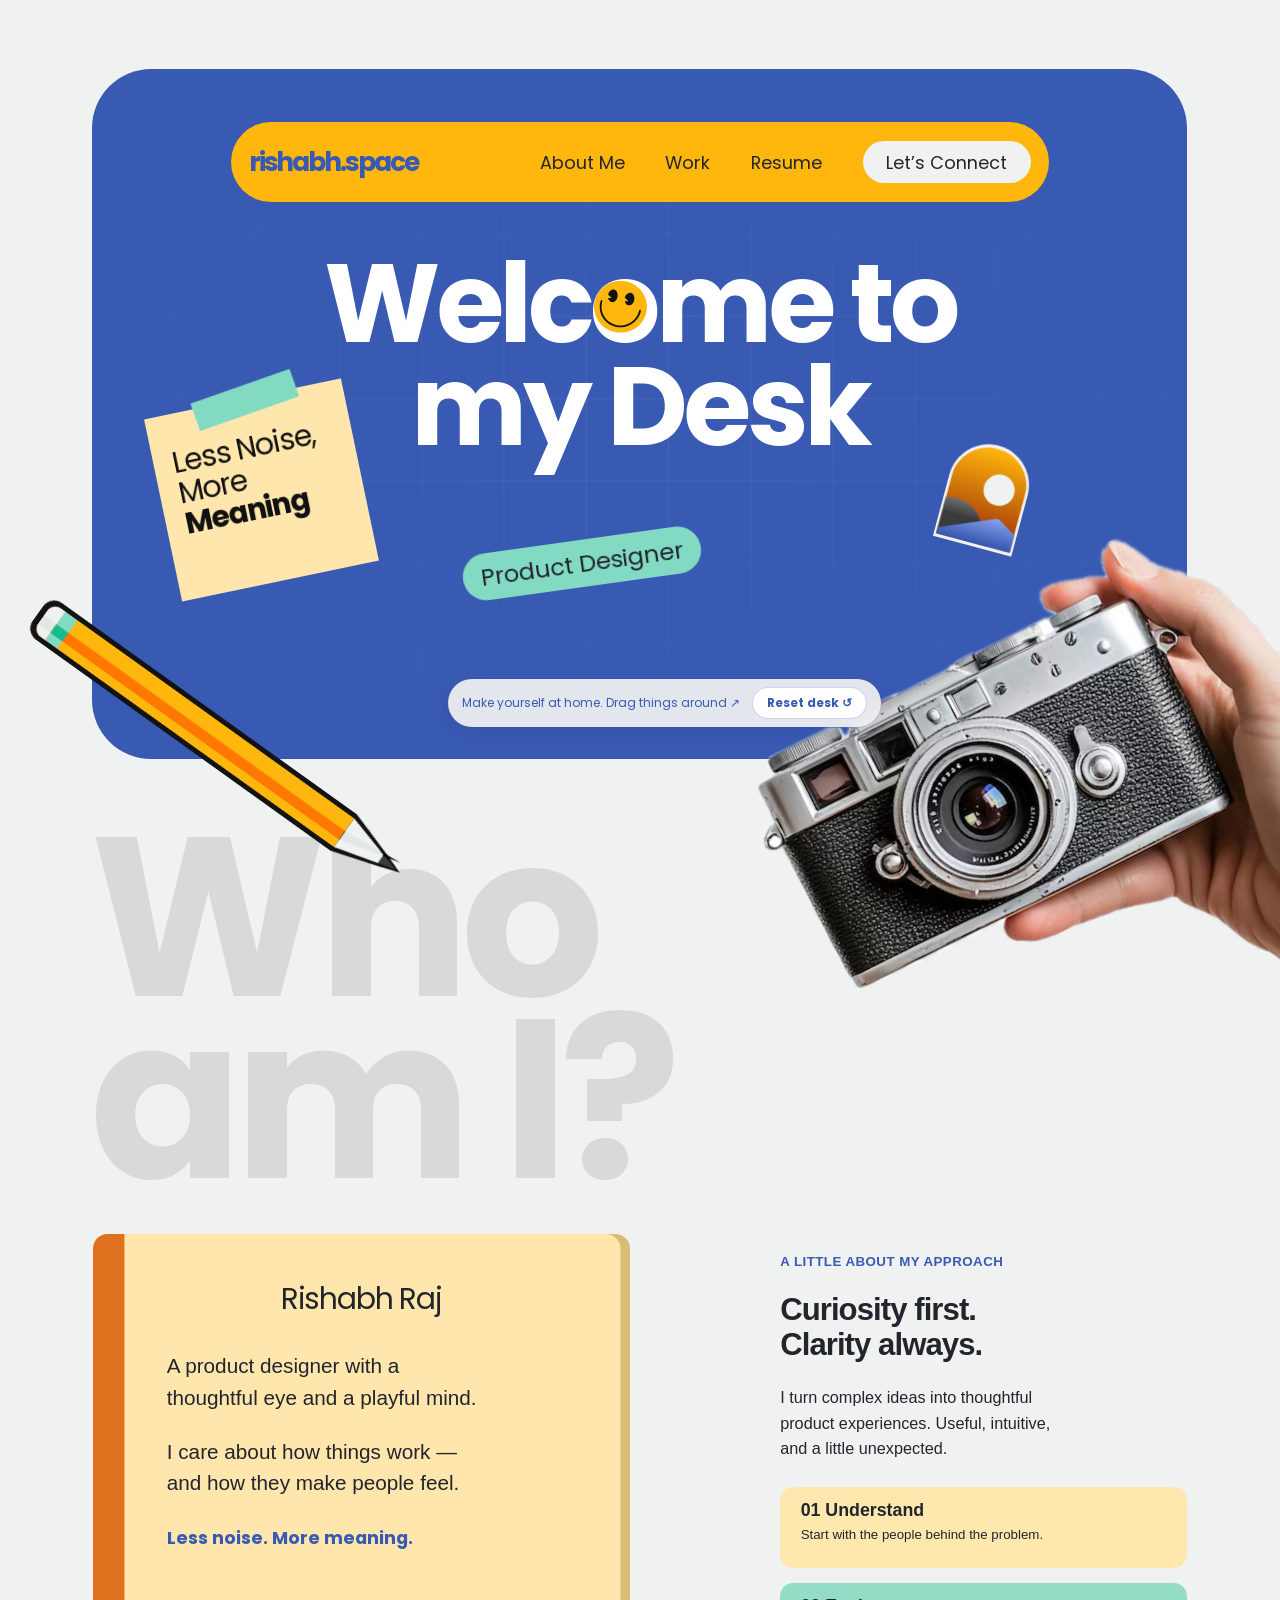
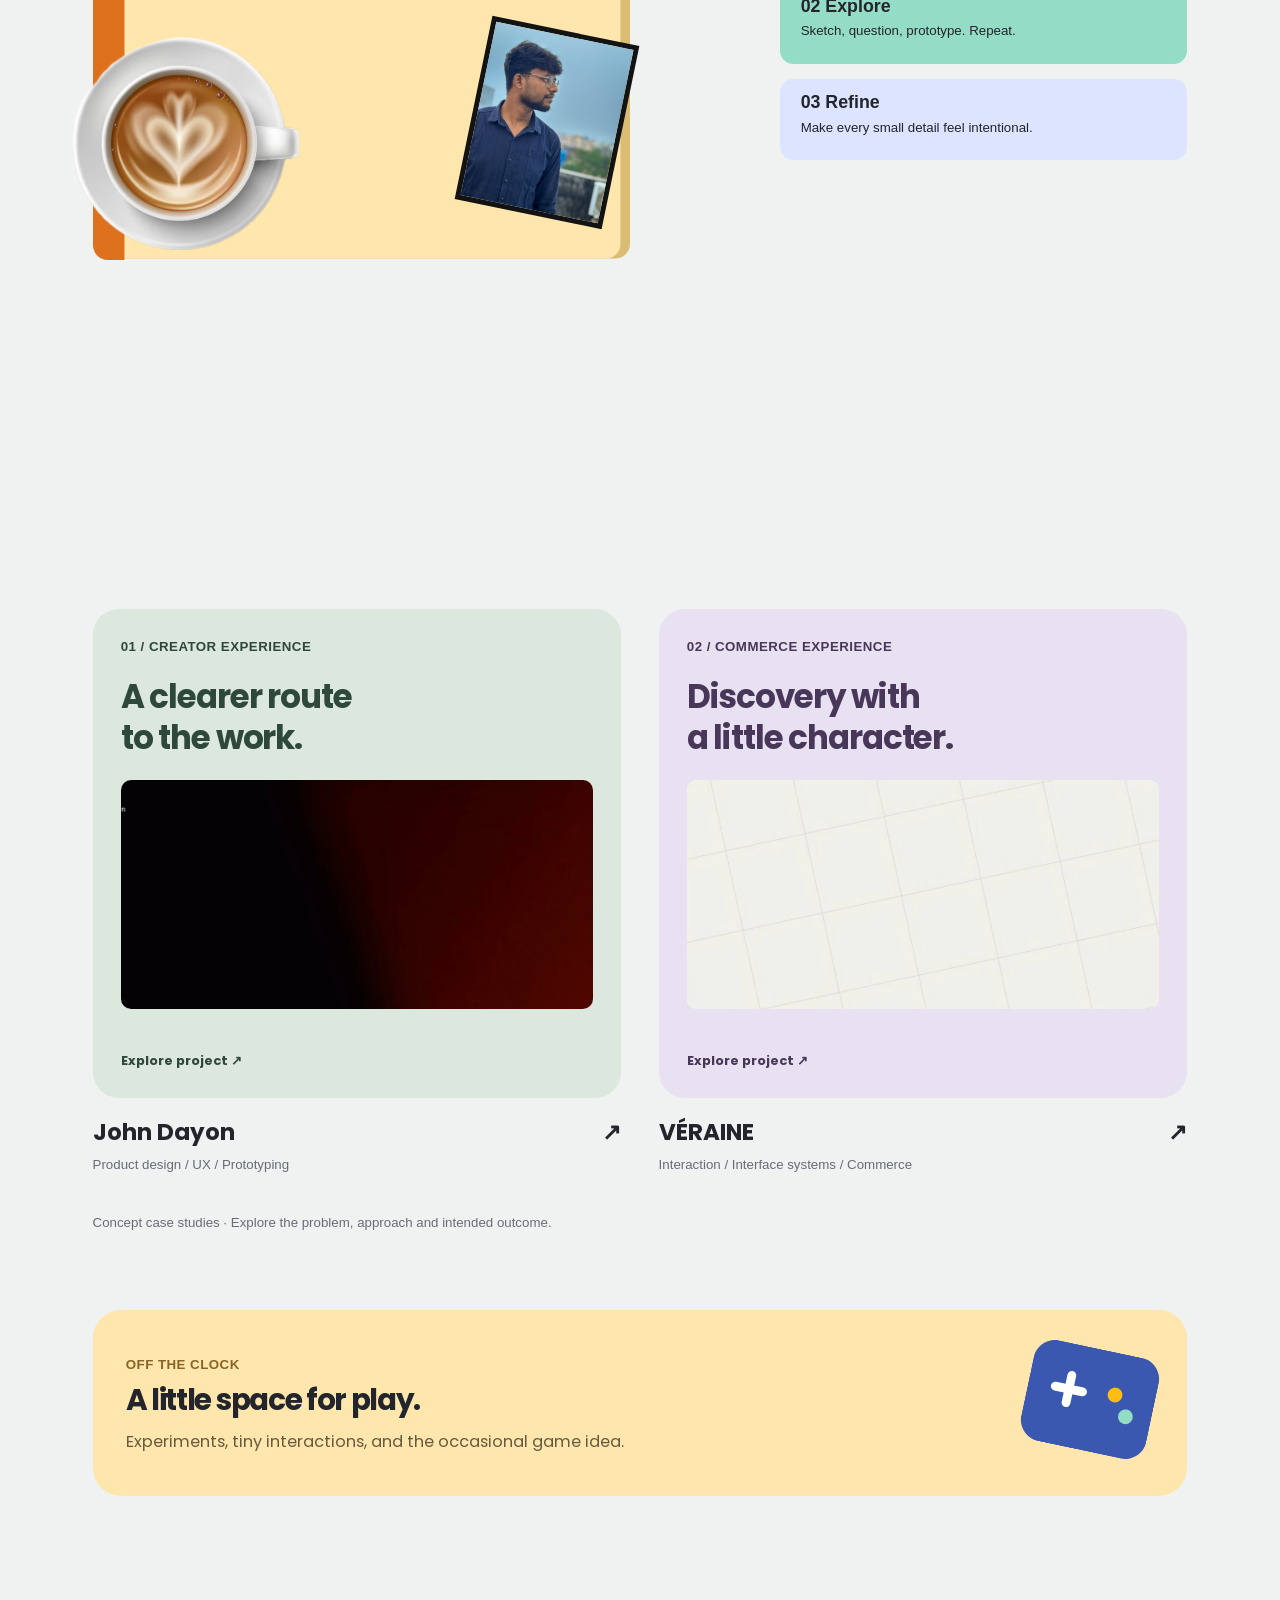
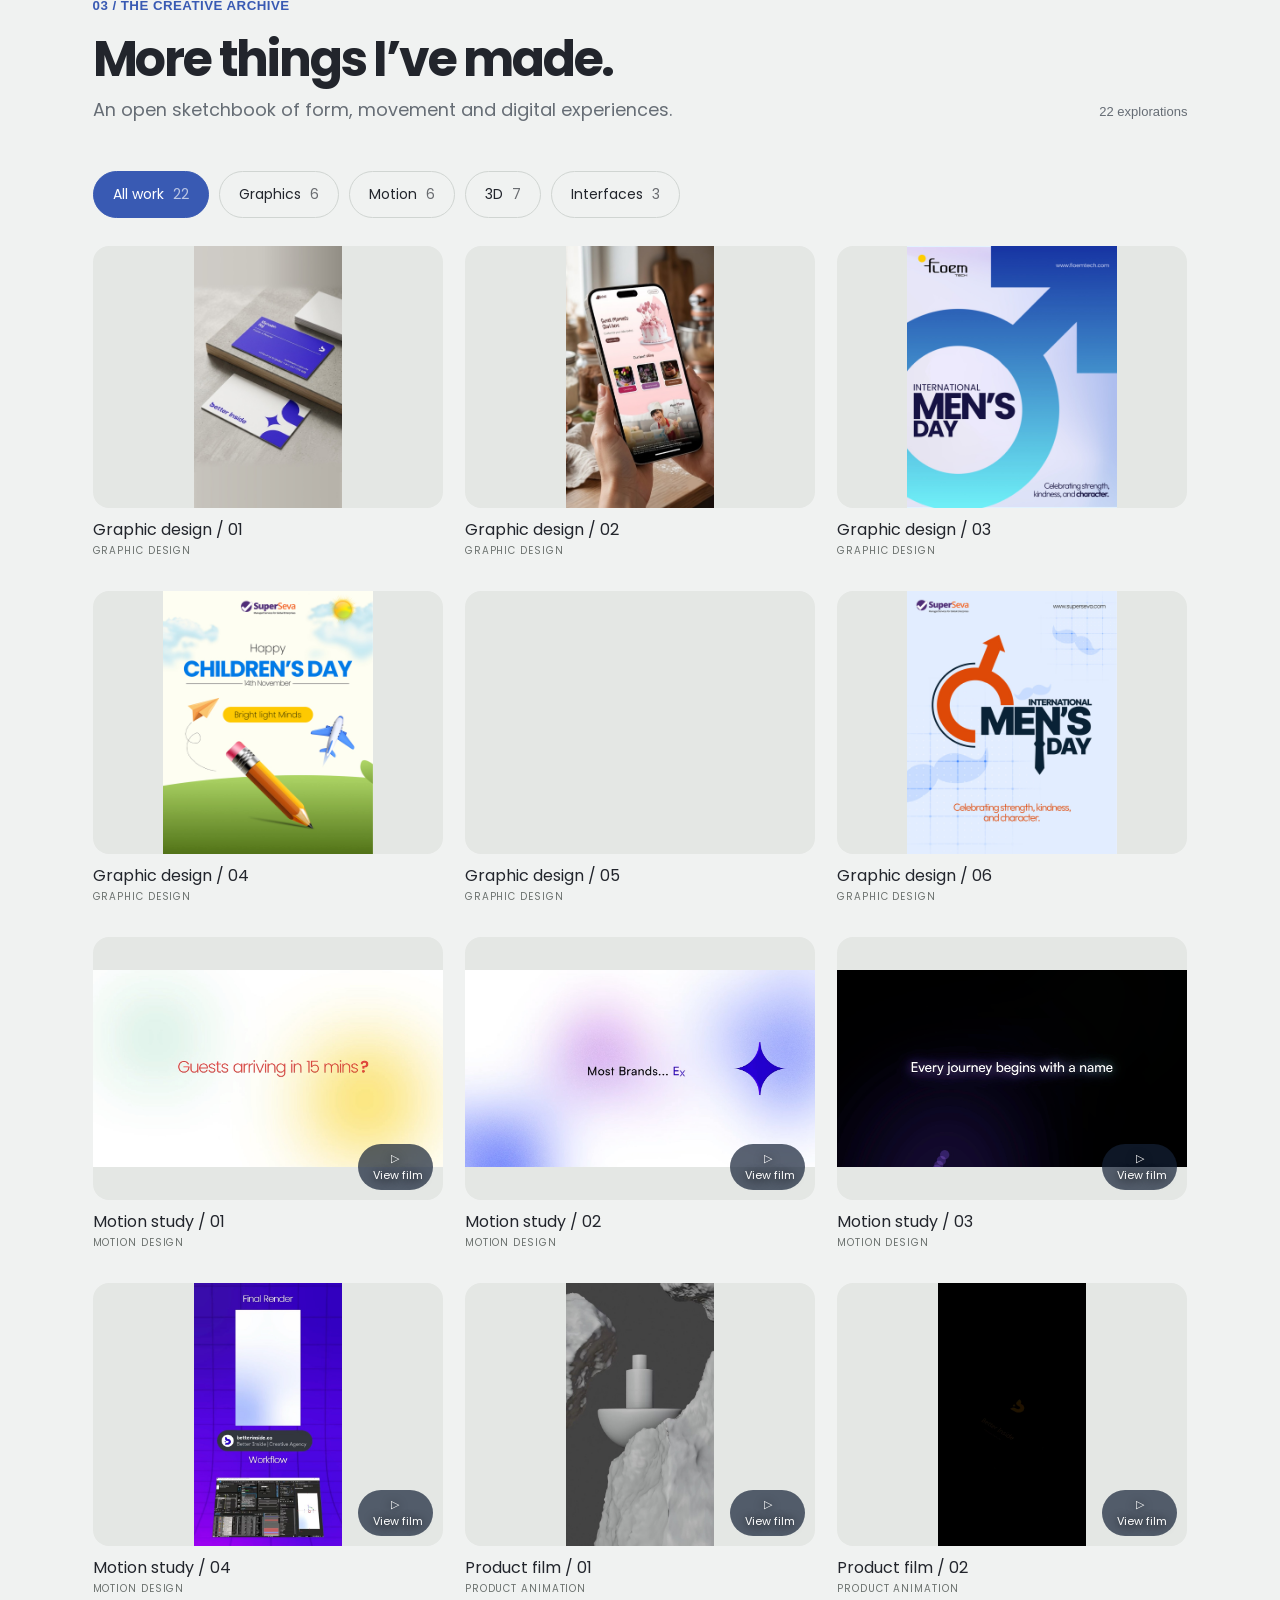
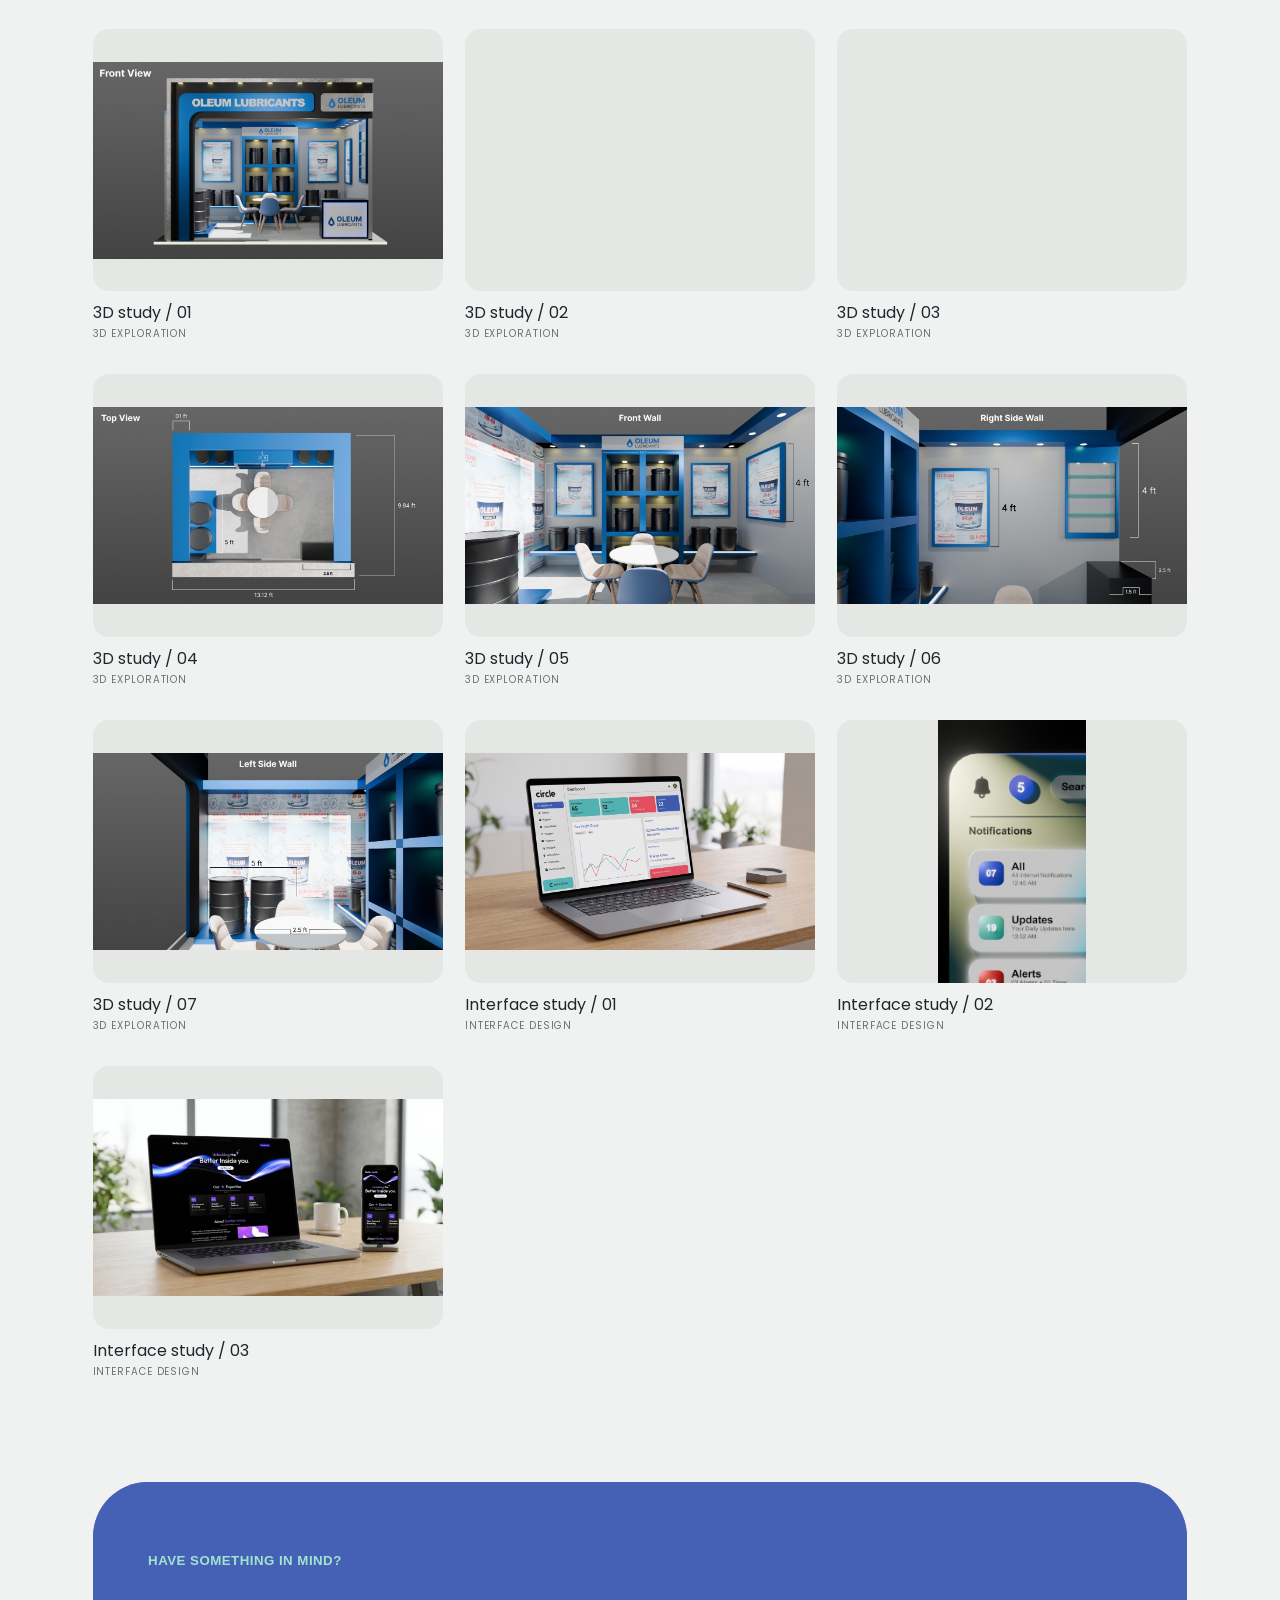
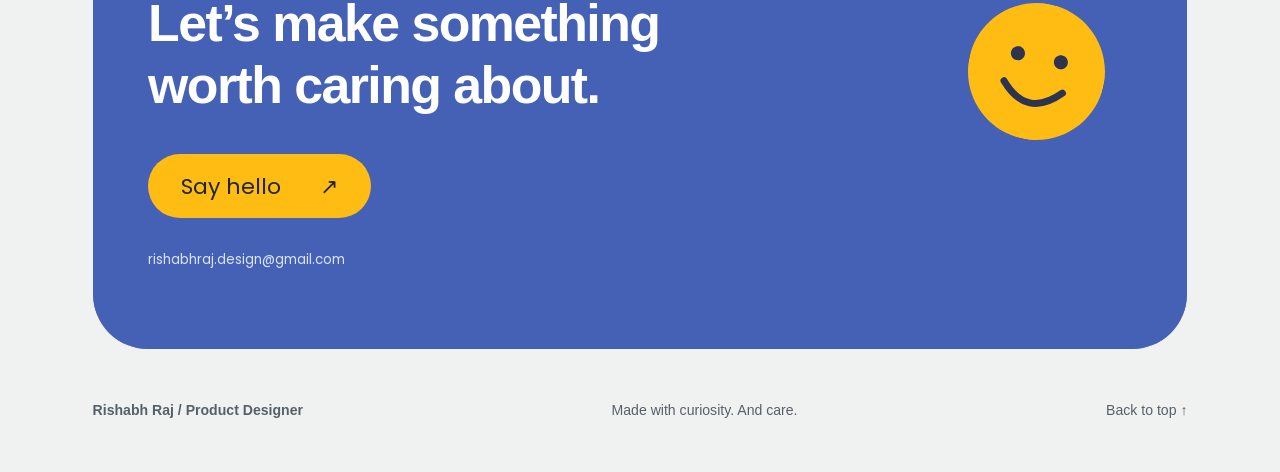
==== index.html @ abb94356 "Launch Rishabh Raj - Welcome to my Desk portfolio" ====
<!doctype html>
<html lang="en">

<head>
    <meta charset="utf-8">
    <meta name="viewport" content="width=device-width,initial-scale=1">
    <meta name="theme-color" content="#f0f2f1">
    <title>Rishabh Raj — Welcome to my Desk</title>
    <meta name="description"
        content="Rishabh Raj's creative desk. Product design, interfaces, graphics, motion and 3D explorations.">
    <link rel="stylesheet" href="styles.css?v=7">
    <script src="script.js?v=7" defer></script>
    <link rel="stylesheet" href="motion.css?v=7">
    <script src="motion.js?v=7" defer></script>
</head>

<body>
    <a class="skip" href="#work">Skip to selected work</a>
    <main>
        <section class="intro" id="home" aria-label="Welcome to my desk">
            <div class="hero-blue">
                <div class="hero-grid"></div>
            </div>
            <nav aria-label="Main navigation"><a class="brand" href="#home">rishabh.space</a><button class="menu-toggle"
                    aria-expanded="false" aria-controls="nav-links">Menu ☰</button>
                <div id="nav-links"><a href="#about">About Me</a><a href="#work">Work</a><a class="resume-link"
                        href="Rishabh%20Raj%20Motion%20UI%20Designer%20Resume.pdf" target="_blank" rel="noopener">Resume</a><a class="pill" href="#contact">Let’s Connect</a></div>
            </nav>
            <h1>Welc<span class="letter-o">o<img src="assets/figma/imgSmiley.svg" alt=""></span>me to<br>my Desk</h1>
            <div class="sticky">Less Noise,<br>More<br><strong>Meaning</strong></div>
            <span class="role">Product Designer</span><img class="pin" src="assets/figma/imgGroup3.svg" alt="">
            <div class="pencil" aria-hidden="true"><img src="assets/figma/imgGroup5.svg" alt=""><img
                    src="assets/figma/imgGroup4.svg" alt=""><img src="assets/figma/imgRectangle103.svg" alt=""></div>
            <img class="camera" src="assets/figma/imgCamera.png" alt="A vintage camera held in a hand">
            <h2 class="who">Who<br>am I?</h2>
        </section>
        <section class="about wrap" id="about" aria-label="About Rishabh">
            <div class="notebook">
                <h2>Rishabh Raj</h2>
                <p>A product designer with a<br>thoughtful eye and a playful mind.</p>
                <p>I care about how things work —<br>and how they make people feel.</p><strong>Less noise. More
                    meaning.</strong><img class="coffee" src="assets/figma/imgImage2.png" alt="A cup of coffee"><img
                    class="portrait" src="assets/figma/imgRectangle109.png" alt="Rishabh Raj">
            </div>
            <div class="approach"><span class="eyebrow">A LITTLE ABOUT MY APPROACH</span>
                <h2>Curiosity first.<br>Clarity always.</h2>
                <p>I turn complex ideas into thoughtful<br class="desktop"> product experiences. Useful, intuitive,<br
                        class="desktop"> and a little unexpected.</p>
                <ol>
                    <li><strong>01 Understand</strong><span>Start with the people behind the problem.</span></li>
                    <li><strong>02 Explore</strong><span>Sketch, question, prototype. Repeat.</span></li>
                    <li><strong>03 Refine</strong><span>Make every small detail feel intentional.</span></li>
                </ol>
            </div>
        </section>
        <section class="work wrap" id="work"><span class="eyebrow">02 / SELECTED WORK</span>
            <h2>A few things from my desk.</h2>
            <p class="muted">Thoughtful experiences, from the first question to the final detail.</p>
            <div class="projects">
                <article><a class="project-preview sage" href="case-study-john-dayon.html"><span class="eyebrow">01 /
                            CREATOR EXPERIENCE</span>
                        <h3>A clearer route<br>to the work.</h3><video poster="assets/john-dayon-poster.jpg"
                            src="assets/john-dayon.mp4#t=1" autoplay muted playsinline loop preload="metadata"
                            aria-label="John Dayon project preview"></video><span class="project-open">Explore project
                            ↗</span>
                    </a>
                    <h3><a href="case-study-john-dayon.html">John Dayon <span>↗</span></a></h3>
                    <p>Product design / UX / Prototyping</p>
                </article>
                <article><a class="project-preview lilac" href="case-study-veraine.html"><span class="eyebrow">02 /
                            COMMERCE EXPERIENCE</span>
                        <h3>Discovery with<br>a little character.</h3><video poster="assets/veraine-poster.jpg"
                            src="assets/veraine.mp4#t=1" autoplay muted playsinline loop preload="metadata"
                            aria-label="VÉRAINE project preview"></video><span class="project-open">Explore project
                            ↗</span>
                    </a>
                    <h3><a href="case-study-veraine.html">VÉRAINE <span>↗</span></a></h3>
                    <p>Interaction / Interface systems / Commerce</p>
                </article>
            </div>
            <p class="project-note">Concept case studies · Explore the problem, approach and intended outcome.</p>
        </section>
        <section class="play wrap">
            <div><span class="eyebrow">OFF THE CLOCK</span>
                <h2>A little space for play.</h2>
                <p>Experiments, tiny interactions, and the occasional game idea.</p>
            </div><a href="#archive" aria-label="Explore my creative archive"><img src="assets/figma/imgGroup.svg"
                    alt="Game controller"></a>
        </section>
        <section class="archive wrap" id="archive"><span class="eyebrow">03 / THE CREATIVE ARCHIVE</span>
            <div class="archive-heading">
                <div>
                    <h2>More things I’ve made.</h2>
                    <p class="muted">An open sketchbook of form, movement and digital experiences.</p>
                </div><span id="work-count" aria-live="polite">22 explorations</span>
            </div>
            <div class="filters" aria-label="Filter portfolio work"><button class="active" data-filter="all"
                    aria-pressed="true">All work <span>22</span></button><button data-filter="graphic"
                    aria-pressed="false">Graphics <span>6</span></button><button data-filter="motion"
                    aria-pressed="false">Motion <span>6</span></button><button data-filter="3d" aria-pressed="false">3D
                    <span>7</span></button><button data-filter="ui" aria-pressed="false">Interfaces
                    <span>3</span></button></div>
            <div class="gallery" id="gallery"></div><noscript>
                <p>Enable JavaScript to filter the archive, or <a href="https://beyondrishabh.online/#archive">browse
                        all work on my current portfolio</a>.</p>
            </noscript>
        </section>
        <section class="contact wrap" id="contact">
            <div class="contact-grid"></div>
            <div class="contact-copy"><span class="eyebrow">HAVE SOMETHING IN MIND?</span>
                <h2>Let’s make something<br>worth caring about.</h2><a class="hello"
                    href="mailto:rishabhraj.design@gmail.com">Say hello <span>↗</span></a>
                <p><a href="mailto:rishabhraj.design@gmail.com">rishabhraj.design@gmail.com</a></p>
            </div><img class="contact-smile" src="assets/figma/imgGroup1.svg" alt="A friendly smile">
        </section>
    </main>
    <footer class="wrap"><strong>Rishabh Raj / Product Designer</strong><span>Made with curiosity. And care.</span><a
            href="#home">Back to top ↑</a></footer>
    <dialog id="viewer"><button class="close-dialog" aria-label="Close preview">Close ×</button>
        <div id="viewer-content"></div>
        <p id="viewer-caption"></p>
    </dialog>
    <dialog id="info-dialog"><button class="close-dialog" aria-label="Close dialog">Close ×</button>
        <h2 id="info-title"></h2>
        <p id="info-copy"></p><a class="pill" href="https://beyondrishabh.online" target="_blank" rel="noopener">Visit
            current portfolio ↗</a>
    </dialog>
</body>

</html>
---- styles.css ----
@font-face{font-family:Poppins;src:url('assets/fonts/poppins-regular.ttf') format('truetype');font-weight:400;font-display:swap}@font-face{font-family:Poppins;src:url('assets/fonts/poppins-bold.ttf') format('truetype');font-weight:700;font-display:swap}
:root{--paper:#f0f2f1;--blue:#395ab3;--yellow:#ffb60d;--mint:#82dac3;--ink:#22252c}*{box-sizing:border-box}html{-webkit-text-size-adjust:100%;text-size-adjust:100%;scroll-behavior:smooth;scroll-padding-top:30px;overflow-x:hidden}body{margin:0;background:var(--paper);color:var(--ink);font-family:Poppins,Arial,sans-serif;overflow-x:hidden;width:100%;min-width:320px}button,a{-webkit-tap-highlight-color:transparent}button{font:inherit;cursor:pointer}a{color:inherit;text-decoration:none}button{color:inherit}a:focus-visible,button:focus-visible{outline:3px solid #e87922;outline-offset:5px}p{line-height:1.6}h1,h2,h3,p{margin-top:0}h2{font-size:clamp(28px,3.82vw,66px);line-height:1.12;letter-spacing:-.045em}h3{font-size:clamp(20px,1.8vw,31px);line-height:1.25}.wrap{width:85.54%;max-width:1478px;margin-inline:auto}.eyebrow{font:700 clamp(10px,1.04vw,18px)/1.5 Arial,sans-serif;letter-spacing:.035em;color:var(--blue)}.muted{color:#666d75;font-size:clamp(15px,1.39vw,24px)}.skip{position:absolute;left:20px;top:-100px;z-index:20;background:white;padding:12px}.skip:focus{top:10px}.intro{position:relative;container-type:inline-size;max-width:1728px;margin:auto;height:min(96.4vw,1665px);overflow:hidden}.hero-blue{position:absolute;left:7.22%;right:7.22%;top:5.56%;height:55.96%;background:var(--blue);border-radius:4.63cqw;overflow:hidden}.hero-grid{position:absolute;inset:0;background-image:linear-gradient(#ffffff15 1px,transparent 1px),linear-gradient(90deg,#ffffff15 1px,transparent 1px);background-size:6.43cqw 6.43cqw;mask-image:radial-gradient(ellipse,black,transparent 75%)}nav{position:absolute;z-index:5;left:18.05%;top:9.91%;width:63.9%;min-height:6.25cqw;background:var(--yellow);padding:1.39cqw;border-radius:999px;display:flex;align-items:center;justify-content:space-between;gap:1cqw}.brand{font-size:2.05cqw;font-weight:700;color:var(--blue);letter-spacing:-.08em}#nav-links{display:flex;align-items:center;gap:3.18cqw;font-size:1.389cqw;white-space:nowrap}.pill{display:inline-block;background:var(--paper);padding:.58cqw 1.85cqw;border-radius:99px}.resume-link{padding:0;border:0;background:none}.menu-toggle{display:none}@keyframes menu-drop{from{opacity:0;transform:translateY(-8px) scale(.98)}to{opacity:1;transform:translateY(0) scale(1)}}h1{position:absolute;z-index:2;top:20.5%;left:23%;width:54%;font-size:8.64cqw;line-height:.93;letter-spacing:-.04em;color:white;text-align:center;font-weight:700}.letter-o{position:relative}.letter-o img{position:absolute;width:4.09cqw;height:auto;top:.73em;left:.035em;transform:translateY(-50%)}.sticky{position:absolute;z-index:2;top:32.2%;left:12.6%;width:15.68cqw;height:14.52cqw;padding:2.6cqw 1.5cqw;background:#ffe6ad;transform:rotate(-11.8deg);font-size:2.315cqw;line-height:1.05;letter-spacing:-.04em;color:#111}.sticky:before{content:'';position:absolute;background:var(--mint);width:8.2cqw;height:2.23cqw;left:3.9cqw;top:-1.05cqw;transform:rotate(-7.53deg)}.role{position:absolute;left:36.1%;top:43.8%;padding:.925cqw 1.389cqw;border-radius:99px;background:var(--mint);font-size:1.85cqw;line-height:1;transform:rotate(-7.94deg)}.pin{position:absolute;left:73.8%;top:36%;width:6.36cqw;height:auto;transform:rotate(15deg)}.camera{position:absolute;z-index:3;left:62.9%;top:46.3%;width:48.85cqw;height:auto;transform:rotate(-26.8deg) scaleX(-1);pointer-events:none}.pencil{position:absolute;z-index:4;left:3%;top:47.9%;width:34.77cqw;height:3.5cqw;transform:rotate(35.61deg);transform-origin:0 50%}.pencil img{position:absolute;width:100%;height:auto;left:0;top:0}.pencil img:nth-child(2){width:97.52%;left:1.24%;top:11.3%}.pencil img:nth-child(3){width:97.63%;left:1.18%;top:30.87%;mix-blend-mode:overlay}.who{position:absolute;top:67%;left:7%;color:#d7dad8;font-size:17.59cqw;line-height:.81;letter-spacing:-.04em;margin:0}.about{display:grid;grid-template-columns:49.1% 37.2%;justify-content:space-between;align-items:start;gap:5%;padding-bottom:13.3vw}.notebook{position:relative;aspect-ratio:725.767/845.262;background:url('assets/figma/imgGroup8.svg') center/100% 100% no-repeat;padding:9% 13.8% 30%;font-size:clamp(16px,1.62vw,28px)}.notebook h2{font-size:clamp(22px,2.31vw,40px);font-weight:400;text-align:center;margin-bottom:9%;letter-spacing:-.04em}.notebook p{font-family:Arial,sans-serif;line-height:1.5;margin-bottom:6%}.notebook strong{font-size:clamp(13px,1.39vw,24px);color:var(--blue)}.coffee{position:absolute;width:42.45%;height:auto;left:-3.86%;bottom:1.6%}.portrait{position:absolute;width:27.89%;height:29.9%;object-fit:cover;right:1.5%;bottom:7%;border:5px solid #131313;transform:rotate(11.66deg)}.approach{padding-top:4.5%;font-family:Arial,sans-serif}.approach h2{font-size:clamp(28px,2.43vw,42px);letter-spacing:-.03em;margin:1.65vw 0 1.75vw}.approach p{font-size:clamp(15px,1.27vw,22px);line-height:1.55}.approach ol{padding:0;list-style:none;margin-top:2vw}.approach li{background:url('assets/figma/imgVector1.svg') center/100% 100% no-repeat;padding:1.05vw 1.6vw;margin-bottom:1.15vw;min-height:6.36vw}.approach li:nth-child(2){background-image:url('assets/figma/imgVector2.svg')}.approach li:nth-child(3){background-image:url('assets/figma/imgVector3.svg')}.approach li strong,.approach li span{display:block}.approach li strong{font-size:clamp(16px,1.39vw,24px);margin-bottom:.5vw}.approach li span{font-size:clamp(12px,1.04vw,18px)}.work h2,.archive h2{margin:1.15vw 0 .75vw}.work>.muted{margin-bottom:3.6vw}.projects{display:grid;grid-template-columns:1fr 1fr;gap:3.4%}.project-preview{display:flex;flex-direction:column;position:relative;padding:2.2vw;border-radius:26px;overflow:hidden;aspect-ratio:714/660;transition:transform .25s}.project-preview:hover{transform:translateY(-6px)}.sage{background:#dce7dd;color:#2e483a}.lilac{background:#e7e1f1;color:#49375a}.project-preview .eyebrow{color:inherit}.project-preview h3{font-size:clamp(25px,2.55vw,44px);margin:1.6vw 0;letter-spacing:-.035em}.project-preview video{width:100%;height:53%;object-fit:cover;object-position:top;border-radius:10px;background:#fff}.project-open{font-size:clamp(12px,1vw,17px);margin-top:auto;padding-top:12px;font-weight:700}.projects article>h3{margin:1.6vw 0 .6vw}.projects article>h3 a{display:flex;justify-content:space-between}.projects article>p,.project-note{font:clamp(13px,1.04vw,18px)/1.5 Arial,sans-serif;color:#666d75}.project-note{margin-top:25px}.play{margin-top:6vw;display:flex;align-items:center;justify-content:space-between;background:#ffe6ad;border-radius:28px;padding:3vw 2.6vw;gap:2vw}.play h2{font-size:clamp(28px,2.31vw,40px);margin:.6vw 0 1vw}.play p{font-size:clamp(14px,1.27vw,22px);color:#665b42;margin:0}.play .eyebrow{color:#886427}.play img{width:10vw;max-width:174px;height:auto;transform:rotate(12deg);transition:transform .3s}.play a:hover img{transform:rotate(-8deg)}.archive{padding-top:7.5vw}.archive-heading{display:flex;align-items:end;justify-content:space-between;gap:25px}.archive-heading>span{white-space:nowrap;font:13px Arial,sans-serif;color:#666d75;margin-bottom:24px}.filters{display:flex;flex-wrap:wrap;gap:10px;margin:28px 0}.filters button{border:1px solid #d0d5d2;background:transparent;padding:12px 19px;border-radius:30px;font-size:14px}.filters button span{opacity:.65;margin-left:5px}.filters .active{background:var(--blue);color:white;border-color:var(--blue)}.gallery{display:grid;grid-template-columns:repeat(3,minmax(0,1fr));gap:32px 22px}.gallery-item{min-width:0}.gallery-item[hidden]{display:none}.gallery-item button{border:0;display:block;width:100%;padding:0;background:#e4e7e4;border-radius:16px;overflow:hidden;position:relative}.gallery-item img,.gallery-item video{display:block;width:100%;aspect-ratio:4/3;object-fit:contain;transition:transform .35s}.gallery-item button:hover img{transform:scale(1.035)}.gallery-item h3{font-size:16px;margin:12px 0 3px;font-weight:400}.gallery-item p{font-size:10px;letter-spacing:.09em;color:#6c726f;margin:0}.video-play{position:absolute;inset:0;display:grid;place-items:center;font-size:34px;color:white;background:#0002;text-shadow:0 1px 10px #000}.contact{margin-top:8vw;position:relative;overflow:hidden;background:var(--blue) url('assets/figma/imgVector19.svg') center/100% 100% no-repeat;border-radius:55px;padding:5vw 4.34vw;min-height:36.46vw;display:flex;align-items:center}.contact-grid{position:absolute;inset:0;background-image:url('assets/figma/imgVector20.svg'),url('assets/figma/imgVector21.svg');background-repeat:repeat-x,repeat-y;background-size:5.78vw 100%,100% 5.78vw;opacity:.7;pointer-events:none}.contact-copy{position:relative}.contact .eyebrow{color:#a3e3ce}.contact h2{font:700 clamp(32px,4.05vw,70px)/1.2 Arial,sans-serif;letter-spacing:-.03em;color:white;margin:1.5vw 0 3vw}.hello{border:0;border-radius:99px;background:var(--yellow) url('assets/figma/imgVector22.svg') center/100% 100% no-repeat;font-size:clamp(19px,1.73vw,30px);padding:1.2vw 2.6vw;display:flex;gap:3vw;align-items:center;width:fit-content}.contact p{color:#dce4ff;font-size:clamp(12px,1.04vw,18px);margin-top:2.4vw}.contact-smile{position:absolute;right:7.5%;top:26%;width:10.7vw;max-width:185px;height:auto;transform:rotate(12deg)}footer{display:flex;justify-content:space-between;align-items:center;gap:25px;padding:4vw 0;color:#56606a;font:clamp(12px,1.1vw,19px)/1.5 Arial,sans-serif}dialog{border:0;border-radius:22px;background:var(--paper);padding:50px 24px 24px;max-width:min(1050px,94vw);max-height:94vh;box-shadow:0 25px 90px #0006}dialog::backdrop{background:#132039c9;backdrop-filter:blur(8px)}.close-dialog{position:absolute;right:18px;top:12px;border:0;background:transparent;padding:7px;font-size:15px}#viewer-content img,#viewer-content video{display:block;max-width:100%;max-height:76vh;margin:auto}#viewer-caption{text-align:center;margin:16px 0 0;font-size:14px}#info-dialog{width:500px;padding:60px 32px 35px}#info-dialog h2{font-size:30px}#info-dialog .pill{background:var(--yellow);padding:12px 20px}
@media(min-width:1728px){.about{padding-bottom:230px}.contact{min-height:630px}.intro{height:1665px}}
@media(max-width:700px){
  .wrap{width:90%}
  .intro{height:720px;max-height:190vw;min-height:580px}
  .hero-blue{left:3%;right:3%;top:16px;height:68%;border-radius:28px}
  nav{left:4%;right:4%;width:92%;top:28px;padding:10px 16px;min-height:52px;border-radius:999px;box-shadow:0 8px 24px rgba(0,0,0,0.08)}
  .brand{font-size:19px}
  .menu-toggle{display:flex;align-items:center;justify-content:center;min-width:44px;min-height:44px;padding:6px 14px;border-radius:999px;border:0;background:rgba(0,0,0,0.06);font-size:14px;font-weight:600;color:var(--ink);cursor:pointer}
  #nav-links{display:none;position:absolute;left:0;right:0;top:calc(100% + 10px);padding:20px 16px;background:var(--yellow);border-radius:22px;flex-direction:column;align-items:stretch;text-align:center;gap:14px;font-size:16px;font-weight:600;box-shadow:0 16px 36px rgba(0,0,0,0.18);z-index:100}
  #nav-links.open{display:flex;animation:menu-drop .22s cubic-bezier(.16,1,.3,1) both}
  #nav-links a,#nav-links button{display:block;width:100%;padding:12px 16px;min-height:44px;border-radius:12px;font:inherit;font-size:16px;font-weight:600;text-align:center;transition:background .2s}
  #nav-links a:active,#nav-links button:active{background:rgba(0,0,0,0.08)}
  #nav-links .pill{background:var(--paper);color:var(--ink);padding:12px 20px;border-radius:999px;margin-top:2px}
  h1{top:105px;left:5%;width:90%;font-size:clamp(34px,11cqw,48px);line-height:1.02}
  .letter-o img{width:clamp(20px,5.5cqw,28px)}
  .sticky{top:40%;left:7%;width:clamp(105px,28cqw,135px);height:clamp(98px,26cqw,125px);padding:18px 12px;font-size:clamp(13px,3.8cqw,15px);line-height:1.1;min-width:100px}
  .sticky:before{width:50%;height:18px;left:25%;top:-8px}
  .role{top:36%;right:7%;left:auto;font-size:clamp(11px,3.2cqw,13px);padding:7px 14px;border-radius:999px}
  .pin{top:48%;right:10%;left:auto;width:clamp(28px,9cqw,40px)}
  .pencil{top:56%;left:1%;width:clamp(110px,36cqw,155px)}
  .camera{left:52%;top:52%;width:clamp(150px,52cqw,215px)}
  .who{top:74%;font-size:clamp(52px,19cqw,78px);left:6%;line-height:.85}
  .about{grid-template-columns:1fr;padding-bottom:60px;gap:45px}
  .notebook{aspect-ratio:auto;min-height:420px;padding:36px 30px 125px;font-size:clamp(14px,3.8vw,17px);background-size:100% 100%}
  .notebook h2{font-size:clamp(24px,6vw,30px);margin-bottom:18px}
  .notebook p{margin-bottom:14px;line-height:1.5}
  .notebook br{display:none}
  .notebook strong{display:block;font-size:clamp(14px,3.6vw,17px);margin-top:14px}
  .coffee{width:clamp(110px,36%,145px);bottom:0;left:-2%}
  .portrait{width:clamp(80px,26%,110px);height:auto;right:3%;bottom:5%;border-width:4px}
  .approach{padding:0}
  .eyebrow{font-size:11px}
  .approach h2{font-size:clamp(26px,7vw,36px);margin:14px 0 16px}
  .approach p{font-size:16px;line-height:1.55}
  .approach ol{margin-top:24px}
  .approach li{padding:16px 20px;margin-bottom:12px;min-height:auto;border-radius:14px}
  .approach li strong{font-size:17px;margin-bottom:4px}
  .approach li span{font-size:14px;line-height:1.4}
  .work h2{font-size:clamp(28px,7.5vw,38px);margin:12px 0 10px}
  .work>.muted{font-size:clamp(15px,4vw,18px);margin-bottom:26px}
  .projects{grid-template-columns:1fr;gap:32px}
  .project-preview{aspect-ratio:auto;min-height:380px;padding:24px 20px 20px;border-radius:22px}
  .project-preview .eyebrow{font-size:11px}
  .project-preview h3{font-size:clamp(24px,6.5vw,32px);margin:12px 0 18px;line-height:1.15}
  .project-preview video{width:100%;height:190px;object-fit:cover;border-radius:12px}
  .project-open{font-size:14px;margin-top:18px;padding-top:0;font-weight:700;display:inline-flex;align-items:center;gap:6px}
  .projects article>h3{font-size:20px;margin:14px 0 4px}
  .projects article>p{font-size:14px}
  .project-note{font-size:13px;margin-top:20px}
  .play{margin-top:40px;padding:24px 20px;border-radius:22px;flex-direction:row;align-items:center;gap:16px}
  .play h2{font-size:clamp(22px,5.8vw,28px);margin:6px 0 8px}
  .play p{font-size:14px;line-height:1.45}
  .play img{width:clamp(65px,18vw,85px);height:auto;flex-shrink:0}
  .archive{padding-top:50px}
  .archive h2{font-size:clamp(28px,7.5vw,38px);margin:12px 0 8px}
  .archive-heading{display:flex;flex-direction:column;align-items:flex-start;gap:4px}
  .archive-heading>span{margin:4px 0 14px;font-size:13px}
  .filters{display:flex;gap:8px;margin:16px 0 24px;overflow-x:auto;-webkit-overflow-scrolling:touch;scrollbar-width:none;padding:4px 0 8px}
  .filters::-webkit-scrollbar{display:none}
  .filters button{flex-shrink:0;padding:9px 15px;font-size:13px;min-height:40px;border-radius:999px;display:inline-flex;align-items:center}
  .gallery{grid-template-columns:repeat(2,minmax(0,1fr));gap:18px 12px}
  .gallery-item h3{font-size:13px;margin:8px 0 2px}
  .gallery-item p{font-size:9px}
  .contact{margin-top:50px;border-radius:28px;padding:36px 20px 30px;min-height:auto;flex-direction:column;align-items:flex-start}
  .contact h2{font-size:clamp(26px,7.5vw,40px);margin:14px 0 22px;line-height:1.15}
  .hello{font-size:17px;padding:12px 24px;gap:16px;border-radius:999px;width:fit-content}
  .contact p{max-width:100%;margin:20px 0 0;font-size:14px}
  .contact p a{word-break:break-all;overflow-wrap:anywhere}
  .contact-smile{position:static;margin-top:24px;width:48px;align-self:flex-end}
  footer{flex-direction:column;align-items:center;text-align:center;font-size:13px;padding:32px 0 40px;gap:10px}
  footer a{padding:8px 16px;min-height:44px;display:inline-flex;align-items:center;border-radius:999px;background:rgba(0,0,0,0.04)}
  dialog{padding:44px 16px 20px;max-width:92vw;width:92vw;max-height:88vh;border-radius:20px}
  .close-dialog{right:12px;top:10px;width:38px;height:38px;display:grid;place-items:center;font-size:18px;border-radius:50%;background:rgba(0,0,0,0.06)}
  #info-dialog{width:90vw;max-width:440px;padding:48px 20px 28px}
  #info-dialog h2{font-size:24px}
  #info-dialog p{font-size:14px;margin:14px 0 22px}
  #viewer-content img,#viewer-content video{max-height:65vh}
  .desktop{display:none}
}
@media(max-width:380px){
  .gallery{grid-template-columns:1fr;gap:20px}
  h1{font-size:32px}
  .sticky{width:100px;height:95px;padding:14px 8px;font-size:12px}
}
@media(prefers-reduced-motion:reduce){html{scroll-behavior:auto}*,*:before,*:after{transition:none!important;animation:none!important}}
---- motion.css ----
/* Individual transform properties keep the original artwork angles intact. */
@keyframes desk-arrive{0%{opacity:0;translate:0 42px;scale:.82}70%{opacity:1;translate:0 -5px;scale:1.045}100%{opacity:1;translate:0 0;scale:1}}
@keyframes desk-float{0%,100%{translate:0 0;rotate:-1deg}50%{translate:0 -12px;rotate:2deg}}
@keyframes grid-breathe{50%{opacity:.5;scale:1.04}}
@keyframes modal-pop{from{opacity:0;translate:0 24px;scale:.94}to{opacity:1;translate:0 0;scale:1}}
.hero-blue{animation:desk-arrive 1s cubic-bezier(.2,.8,.2,1) both}
.hero-grid,.contact-grid{animation:grid-breathe 12s ease-in-out infinite;pointer-events:none}
.intro nav{animation:desk-arrive .8s .1s both}
.desk-object{touch-action:pan-y;user-select:none;-webkit-user-select:none;cursor:grab;pointer-events:auto!important;translate:var(--drag-x,0px) var(--drag-y,0px);outline-offset:8px;animation:desk-arrive .85s var(--arrival,0s) cubic-bezier(.2,.8,.2,1) backwards;animation-play-state:paused;transition:filter .25s}
.desk-object img{-webkit-user-drag:none;user-select:none}
.desk-object:hover,.desk-object:focus-visible{filter:drop-shadow(0 10px 9px #101d4033)}
.desk-object:focus-visible{outline:2px dashed #ffb60d}
.desk-object.is-dragging{touch-action:none;cursor:grabbing;filter:drop-shadow(0 18px 12px #101d4055);animation:none}
.desk-object.was-moved{animation:none}
.desk-tools{position:absolute;z-index:30;top:55%;left:35%;display:flex;gap:12px;align-items:center;color:#395ab3;background:#f0f2f1ed;padding:8px 14px;border-radius:99px;font:12px/1.4 Poppins,Arial,sans-serif;box-shadow:0 6px 18px #101d401a;backdrop-filter:blur(6px);-webkit-backdrop-filter:blur(6px)}
.desk-tools button{border:1px solid #395ab340;color:#395ab3;background:white;padding:7px 14px;border-radius:99px;white-space:nowrap;font-weight:600;font-size:12px;transition:background .2s}
.desk-tools button:hover{background:#395ab3;color:white}
.desk-help{position:absolute;width:1px;height:1px;overflow:hidden;clip-path:inset(50%)}
.motion-enter{opacity:0;translate:0 32px;scale:.98;transition:opacity .75s ease,translate .8s cubic-bezier(.16,1,.3,1),scale .8s cubic-bezier(.16,1,.3,1);transition-delay:var(--stagger,0ms)}
.motion-enter.is-visible{opacity:1;translate:0 0;scale:1}
.notebook .coffee,.play img,.contact-smile,.letter-o img{animation:desk-float 6s ease-in-out infinite}
.notebook .portrait{animation:desk-float 8s -3s ease-in-out infinite}
.letter-o img{animation-duration:4s}
.pill,.hello,.filters button,.gallery-item button,.project-preview,.approach li,.detail-grid li,footer a,.text-link{transition:translate .3s,rotate .3s,scale .3s,box-shadow .3s,background-color .3s}
.pill:hover,.hello:hover,.filters button:hover,footer a:hover,.text-link:hover{translate:0 -4px;rotate:-2deg}
.pill:active,.hello:active,.filters button:active{scale:.94}
.project-preview:hover,.gallery-item button:hover{translate:0 -7px;rotate:-1deg;box-shadow:0 22px 35px #22252c20}
.projects article:nth-child(even) .project-preview:hover,.gallery-item:nth-child(even) button:hover{rotate:1deg}
.approach li:hover,.detail-grid li:hover{translate:8px 0}
.project-open{transition:translate .3s}.project-preview:hover .project-open{translate:6px 0}
.video-play{inset:auto 10px 10px auto;font-size:11px;background:#152237b3;border-radius:30px;padding:6px 10px;pointer-events:none}
.video-play::after{content:'View film';margin-left:5px}
.gallery-item button video{transition:scale .5s}.gallery-item button:hover video{scale:1.04}
.gallery-item[hidden]{display:none}
dialog[open]{animation:modal-pop .4s cubic-bezier(.16,1,.3,1) both}
dialog[open]::backdrop{animation:modal-pop .3s ease both}
body.page-away{opacity:0;translate:0 -10px;transition:opacity .18s,translate .18s}
@media(max-width:700px){
  .desk-tools{top:auto;bottom:14px;left:4%;right:4%;max-width:none;font-size:11px;gap:8px;padding:8px 12px;justify-content:space-between;border-radius:18px}
  .desk-tools span{max-width:180px;font-size:10px;line-height:1.25}
  .desk-tools button{font-size:11px;padding:6px 12px}
  .desk-object{outline-offset:3px}
  .video-play{inset:auto 6px 6px auto;font-size:10px;padding:4px 8px}
  .video-play::after{display:none}
}
@media(prefers-reduced-motion:reduce){html{scroll-behavior:auto}*,*::before,*::after{animation:none!important;transition:none!important}.motion-enter{opacity:1;translate:0 0;scale:1}}

/* A visible entrance even when the device asks to reduce movement. */
@keyframes desk-fade-in{from{opacity:0}to{opacity:1}}
.intro.arrival-ready .desk-object{animation-play-state:running}
@media(prefers-reduced-motion:reduce){
  .intro .desk-object{animation:desk-fade-in .7s var(--arrival,0s) ease-out backwards!important;animation-play-state:paused!important}
  .intro.arrival-ready .desk-object{animation-play-state:running!important}
  .intro .desk-object.was-moved,.intro .desk-object.is-dragging{animation:none!important}
  .motion-enter{opacity:0;translate:none;scale:1;transition:opacity .65s ease-out!important}
  .motion-enter.is-visible{opacity:1}
}
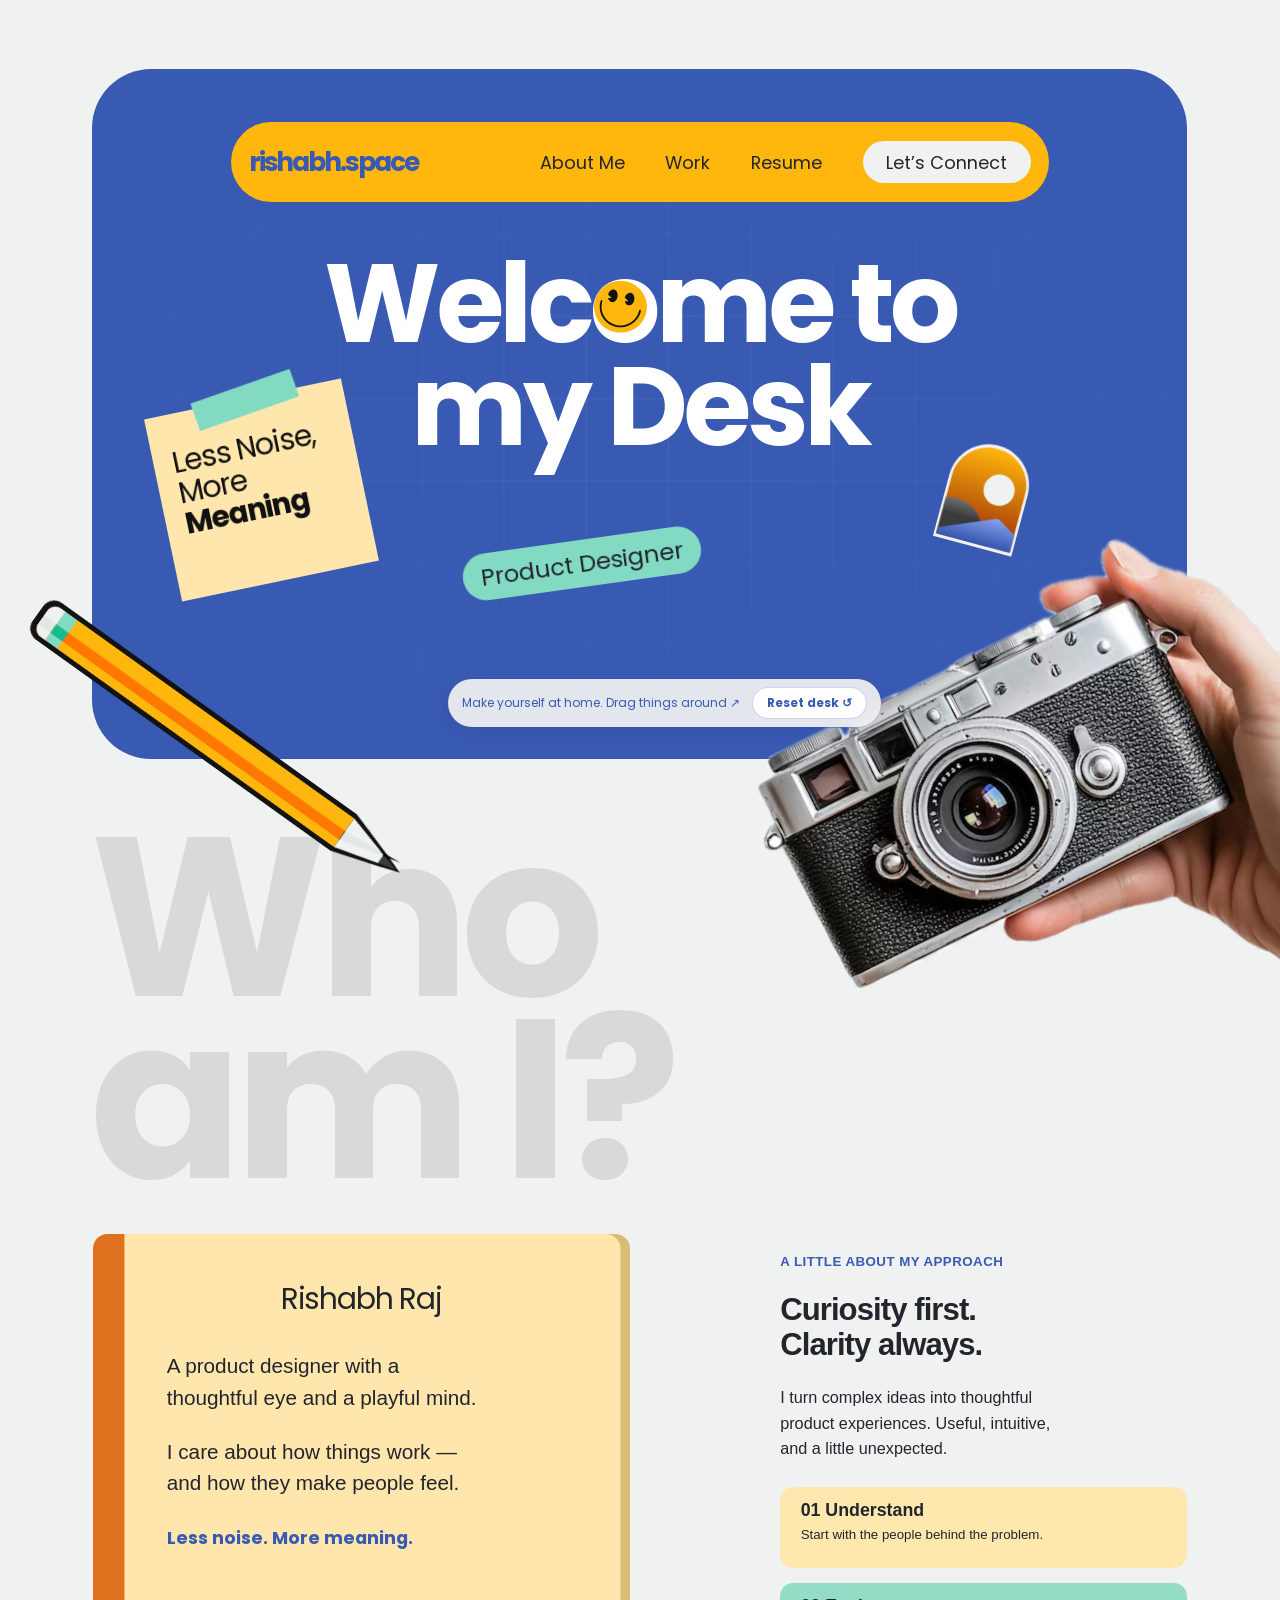
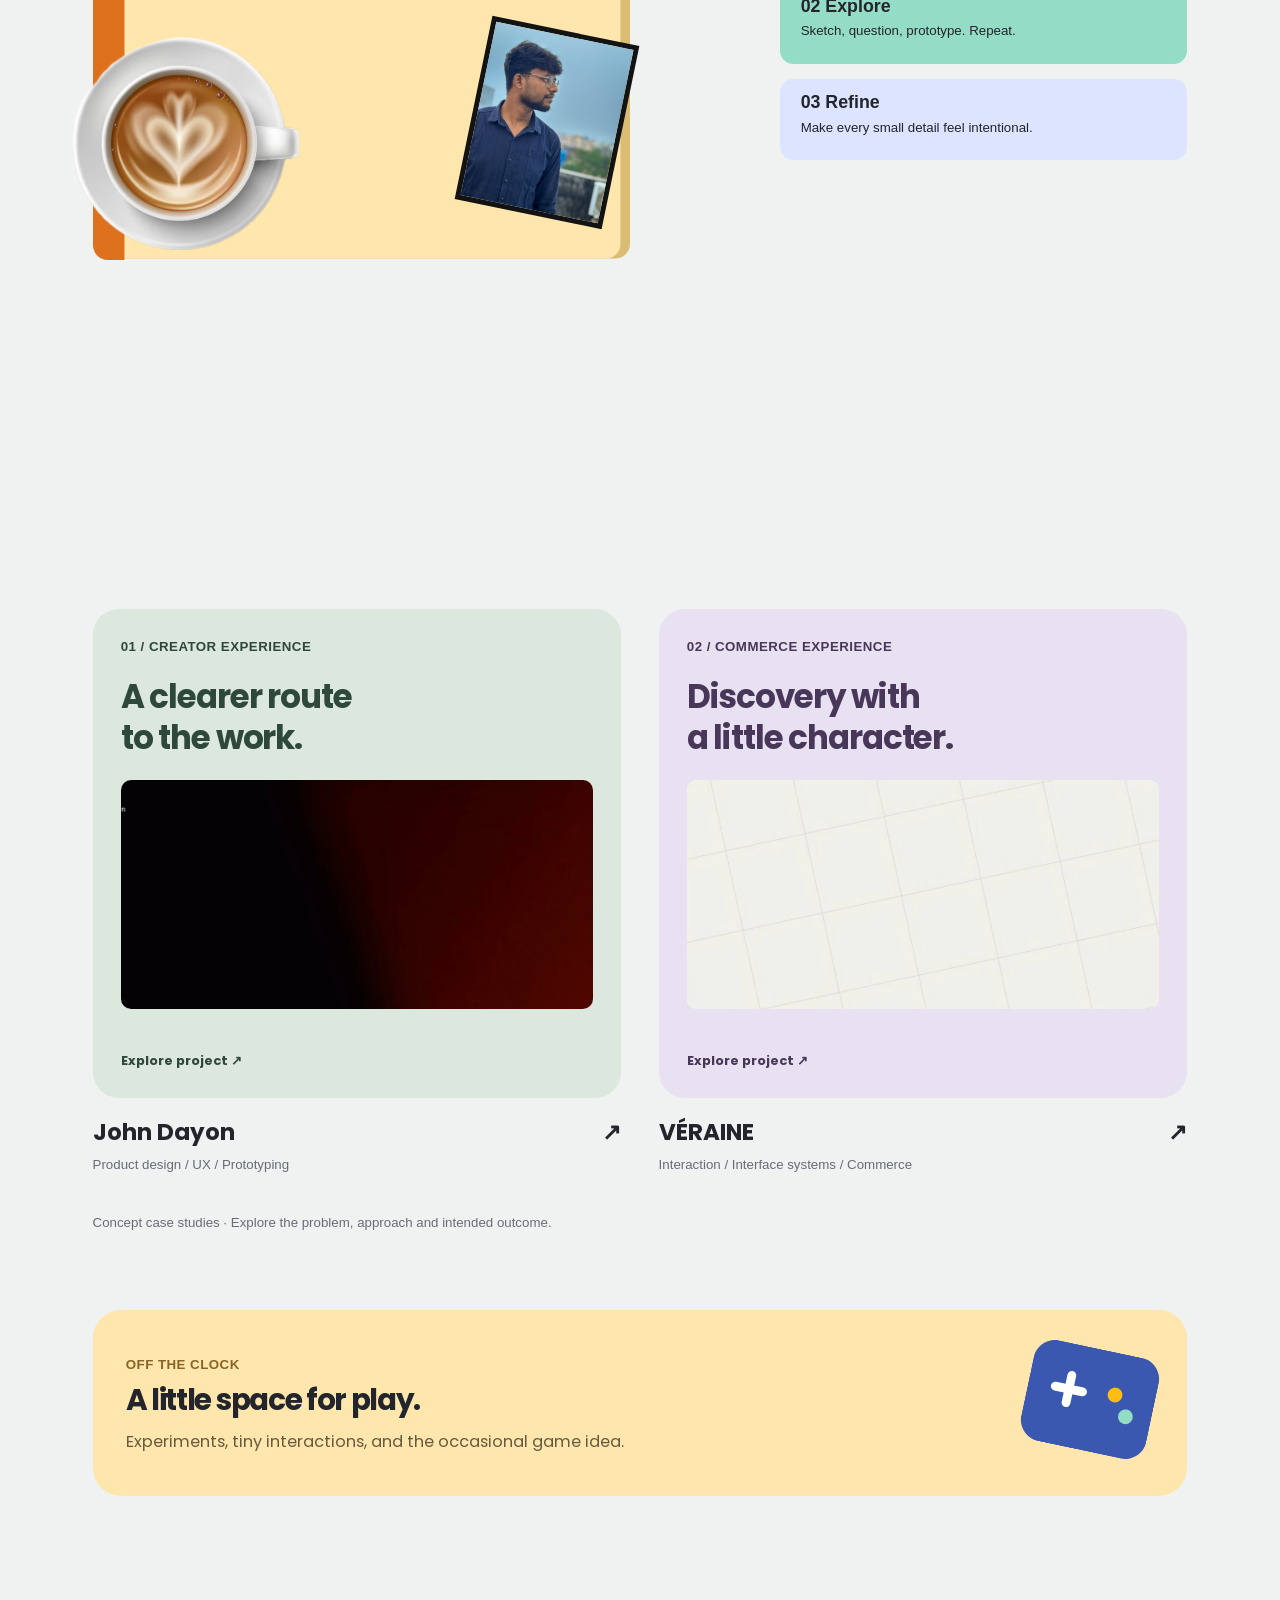
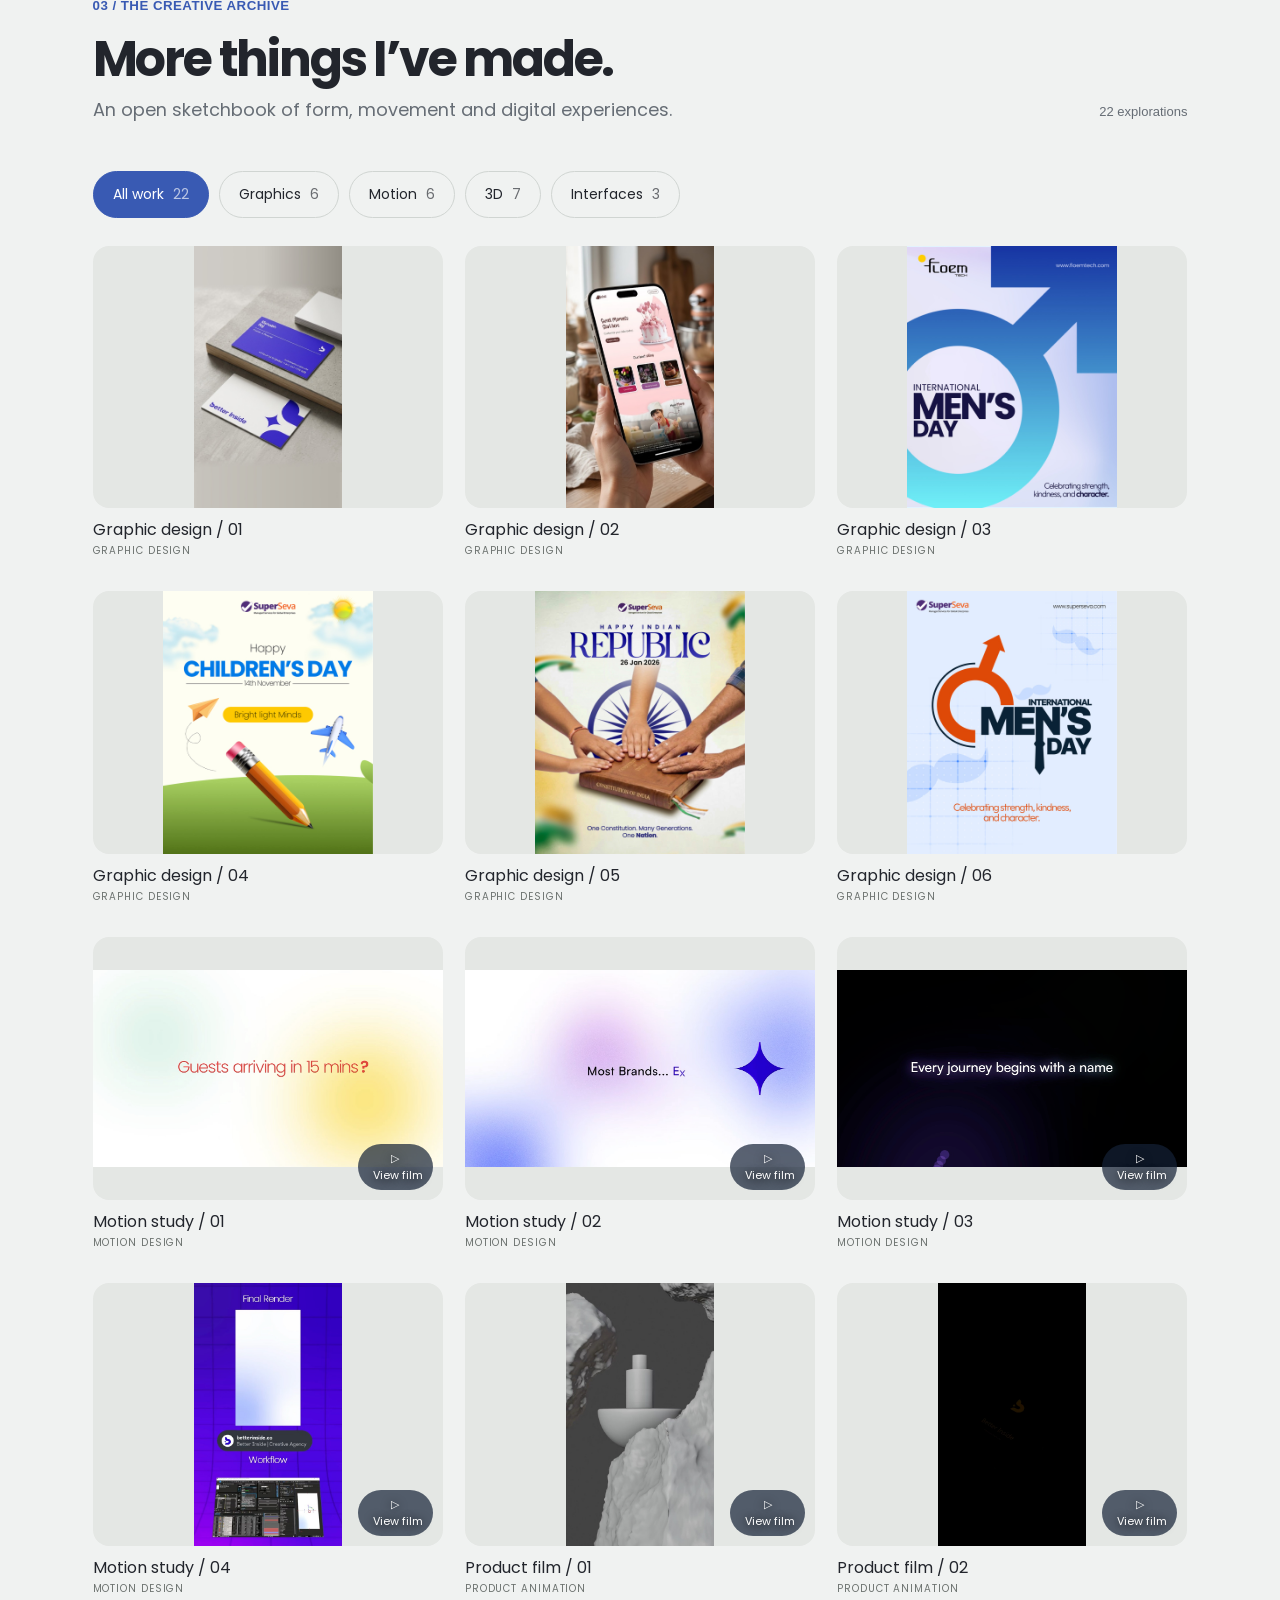
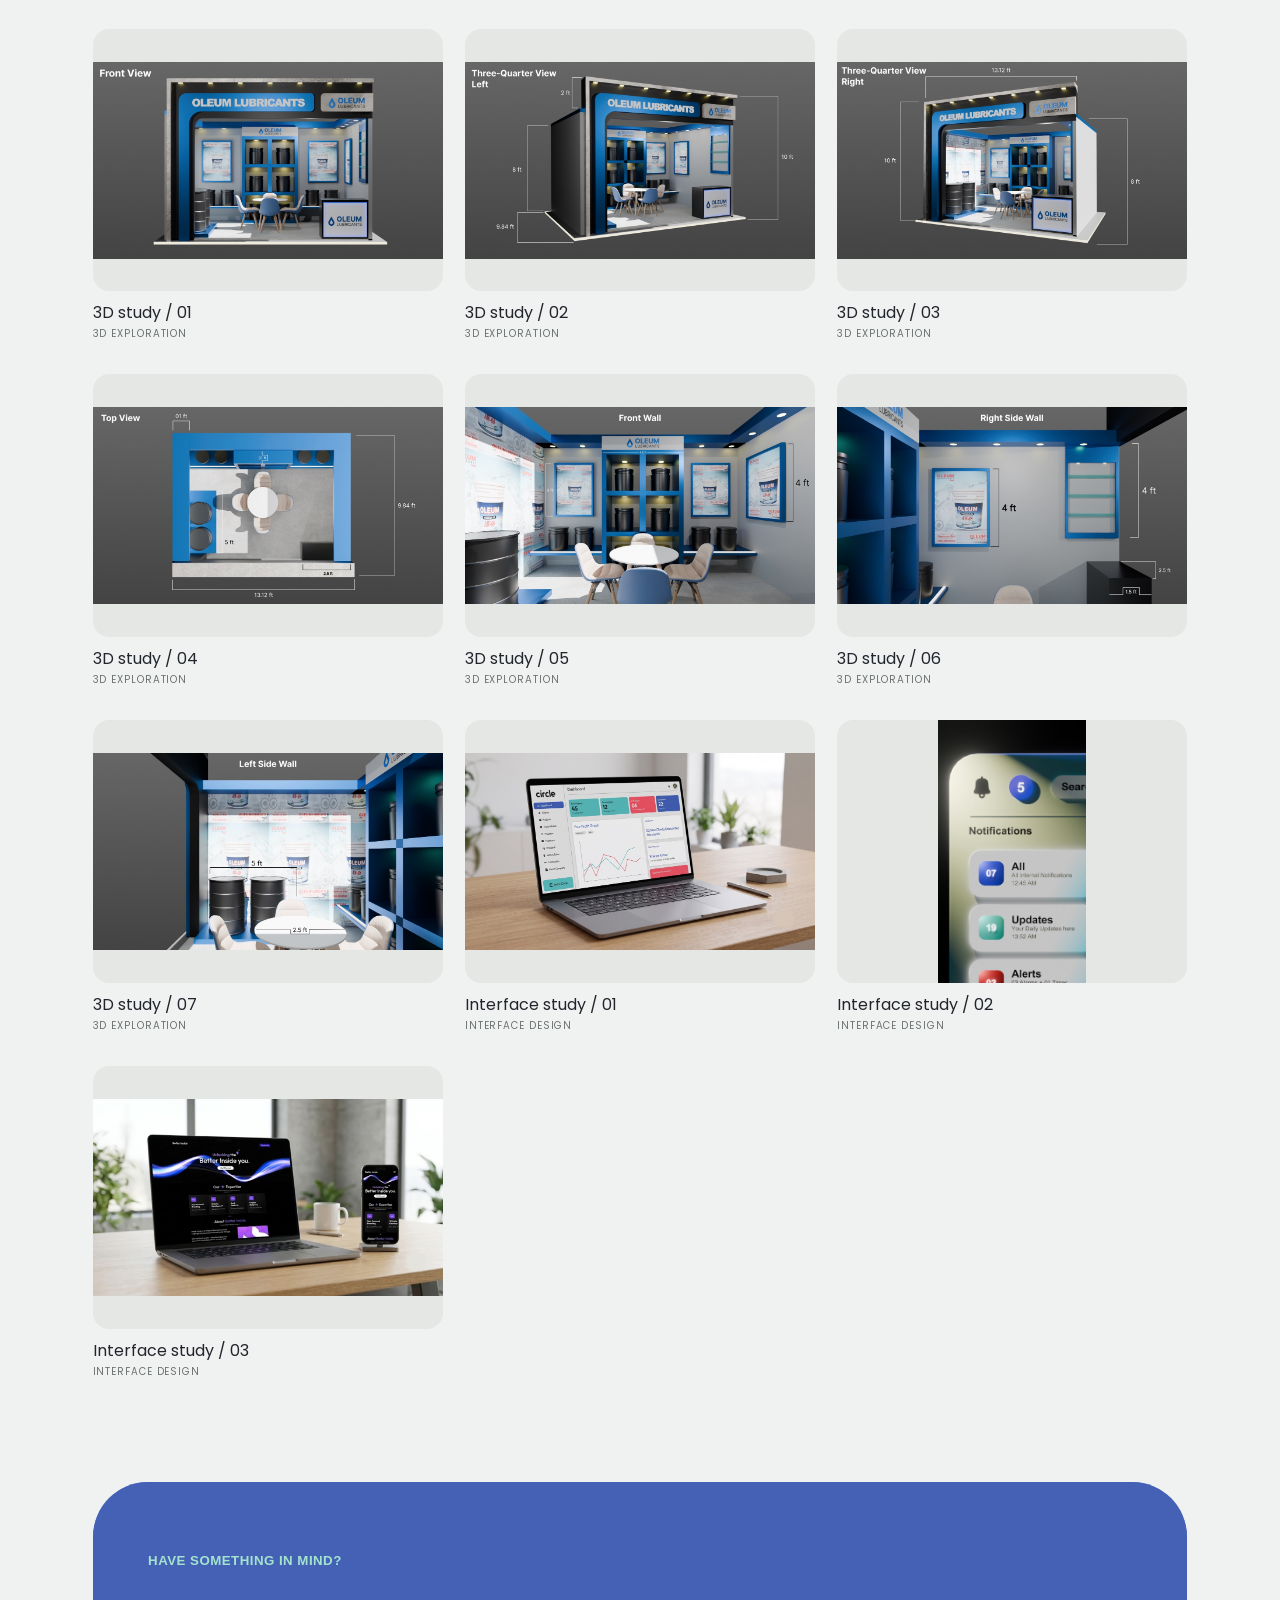
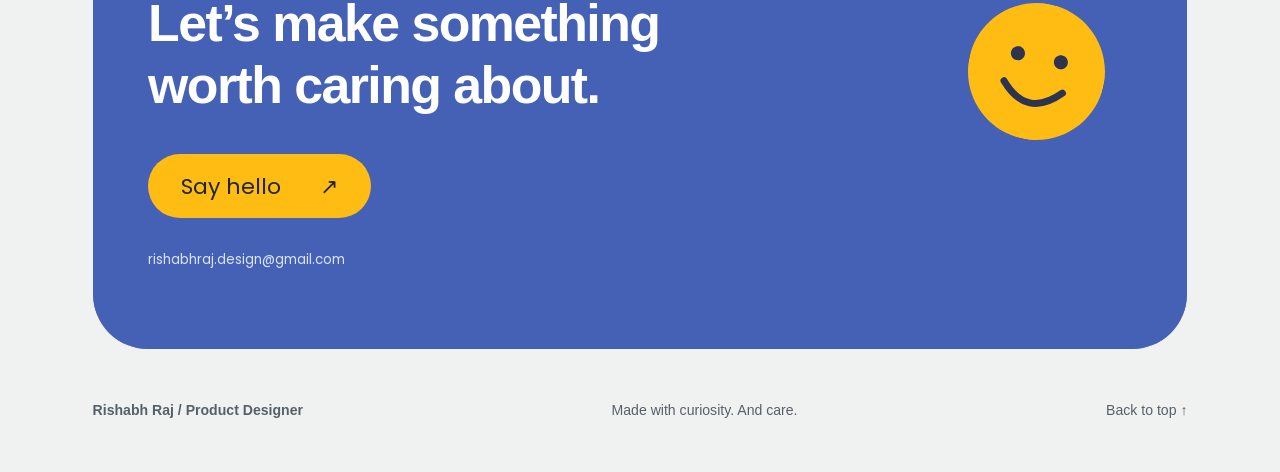
==== commit 90b56615: "Update resume to Product Designer resume" ====
--- a/index.html
+++ b/index.html
@@ -24,7 +24,7 @@
             <nav aria-label="Main navigation"><a class="brand" href="#home">rishabh.space</a><button class="menu-toggle"
                     aria-expanded="false" aria-controls="nav-links">Menu ☰</button>
                 <div id="nav-links"><a href="#about">About Me</a><a href="#work">Work</a><a class="resume-link"
-                        href="Rishabh%20Raj%20Motion%20UI%20Designer%20Resume.pdf" target="_blank" rel="noopener">Resume</a><a class="pill" href="#contact">Let’s Connect</a></div>
+                        href="Rishabh%20Raj%20Product%20Designer%20Resume.pdf" target="_blank" rel="noopener">Resume</a><a class="pill" href="#contact">Let’s Connect</a></div>
             </nav>
             <h1>Welc<span class="letter-o">o<img src="assets/figma/imgSmiley.svg" alt=""></span>me to<br>my Desk</h1>
             <div class="sticky">Less Noise,<br>More<br><strong>Meaning</strong></div>
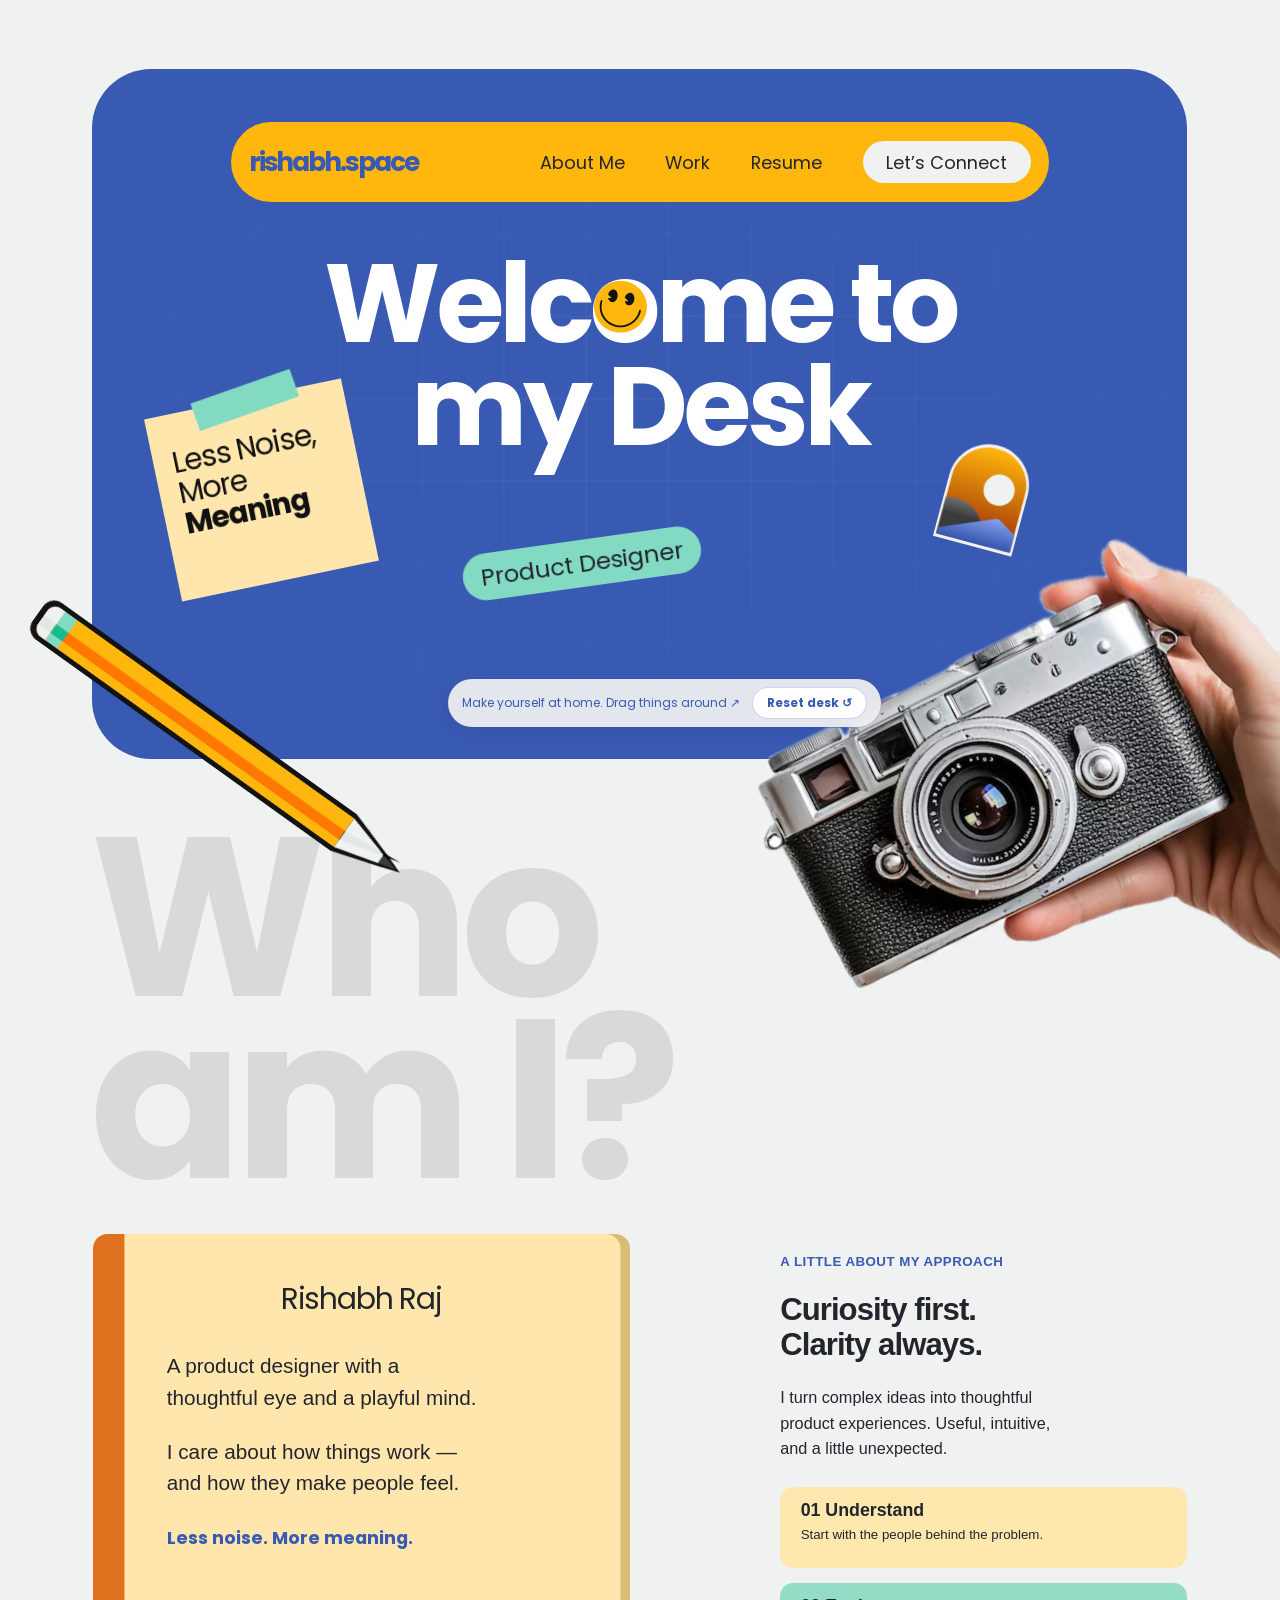
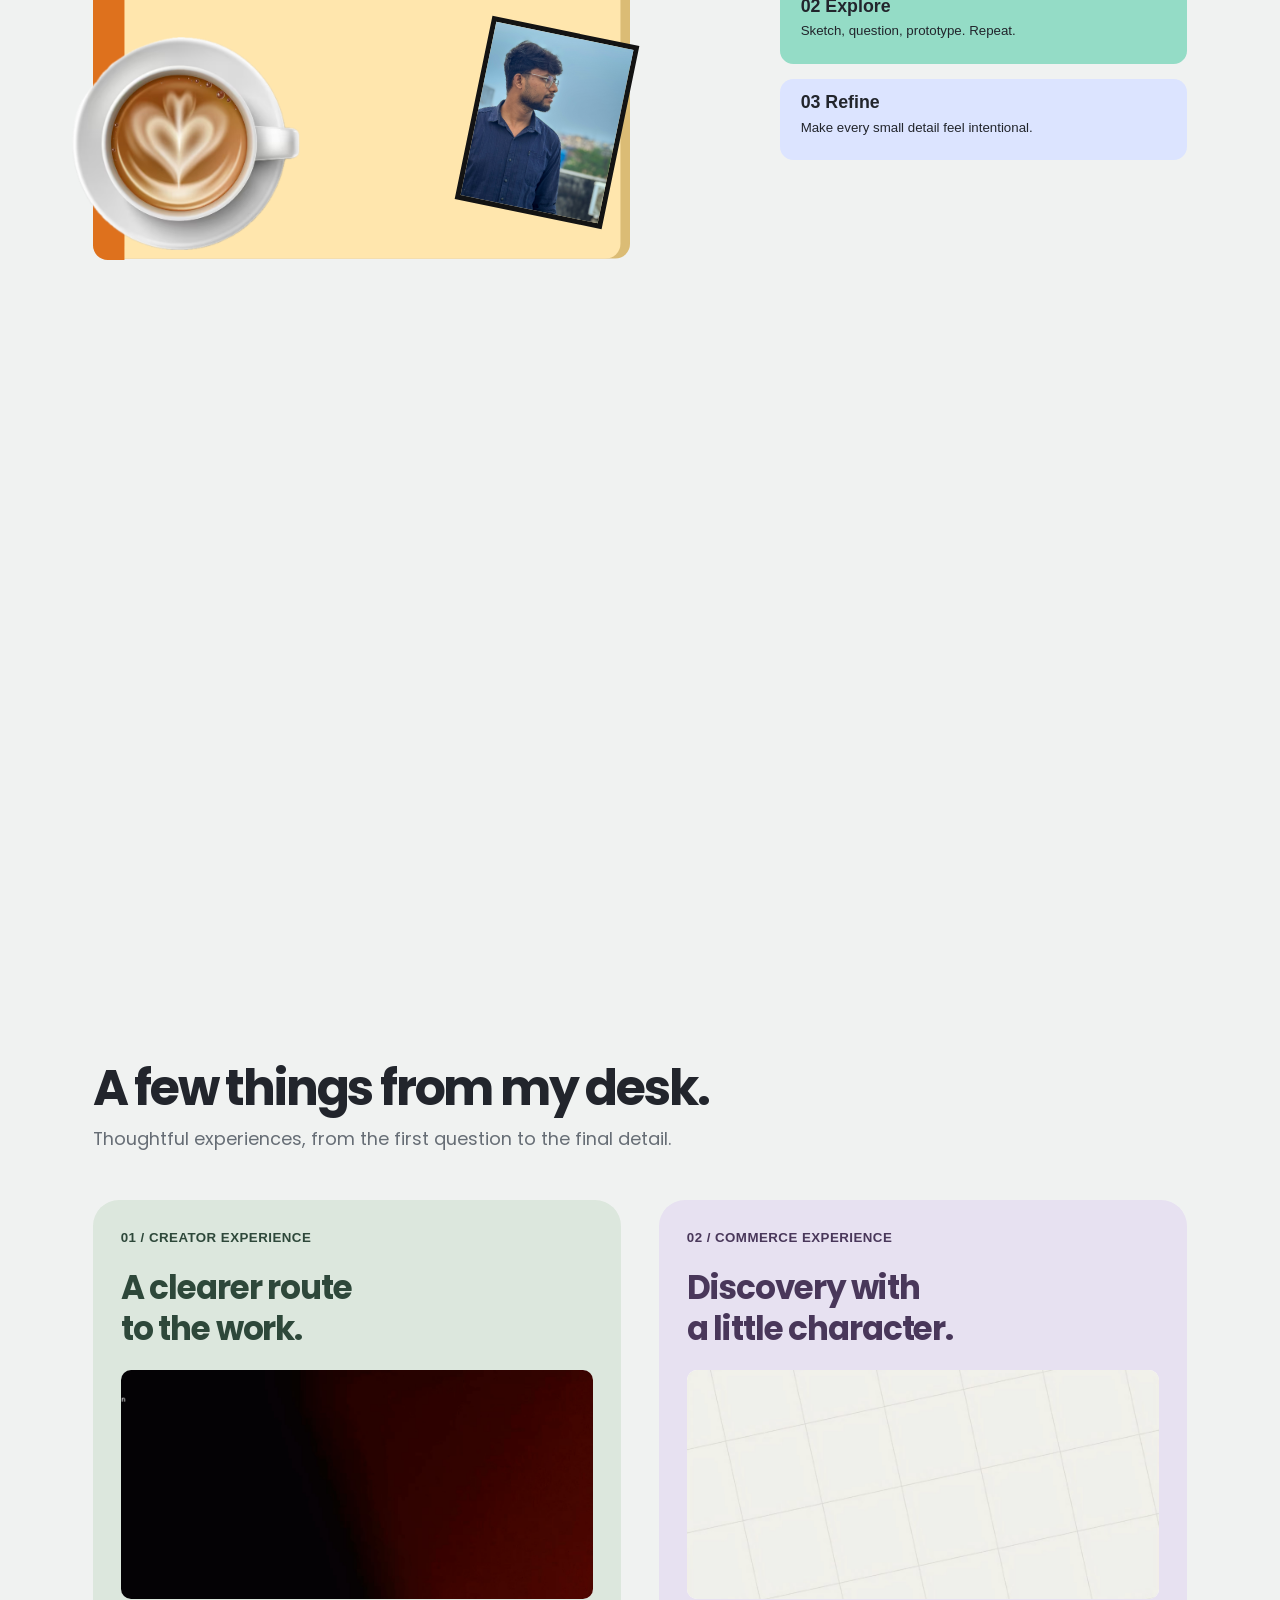
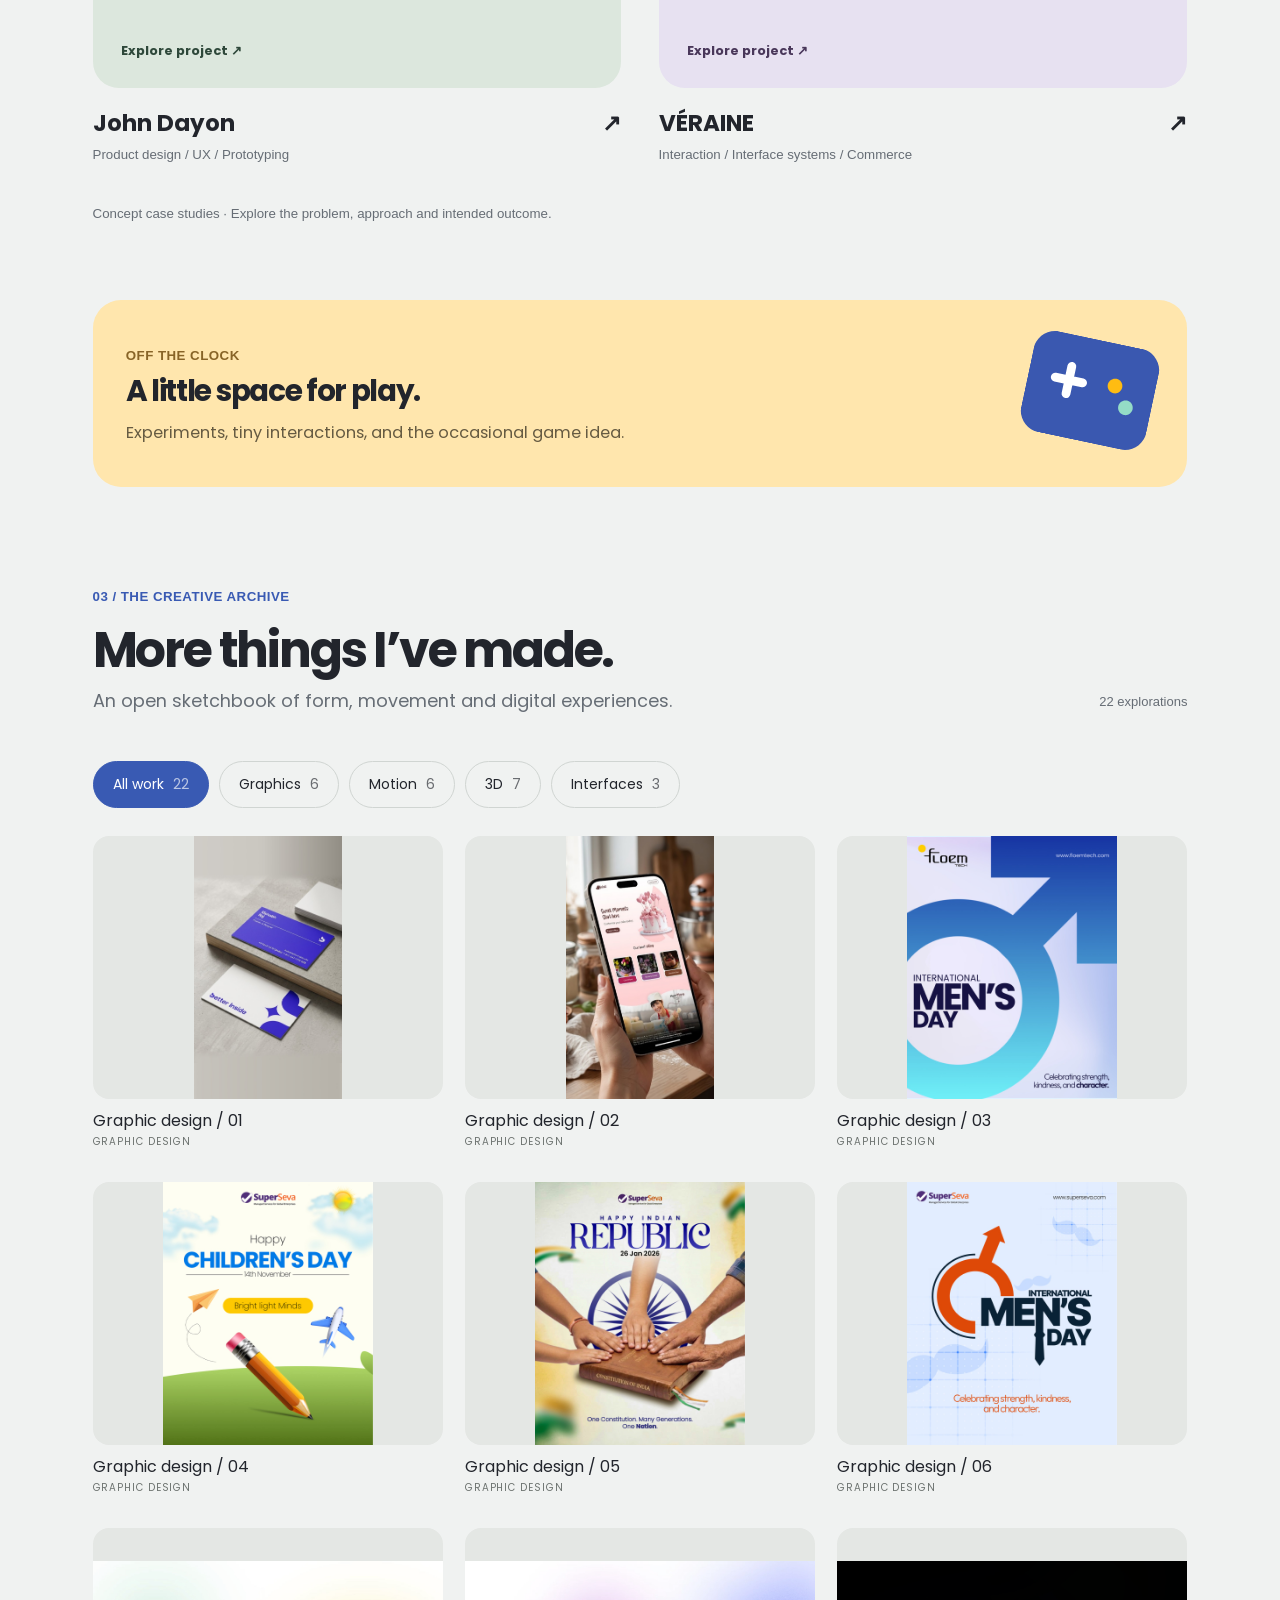
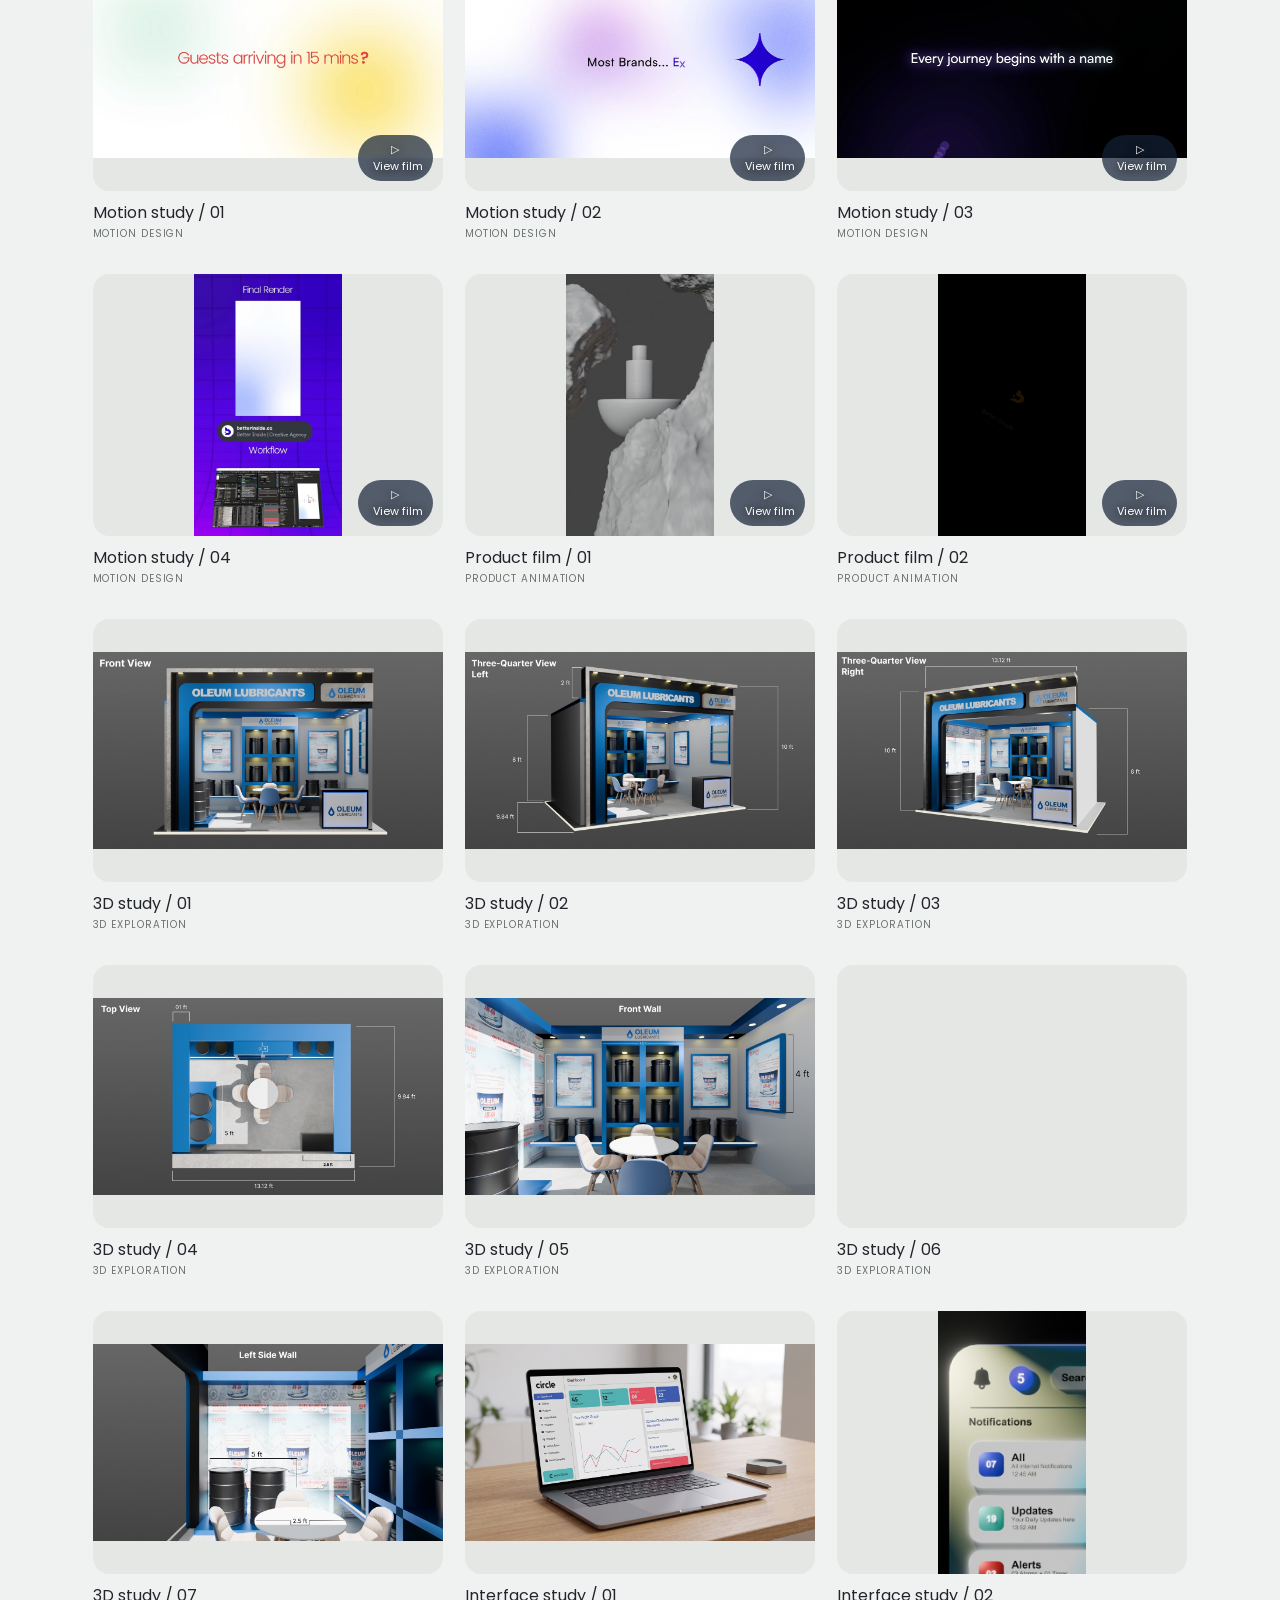
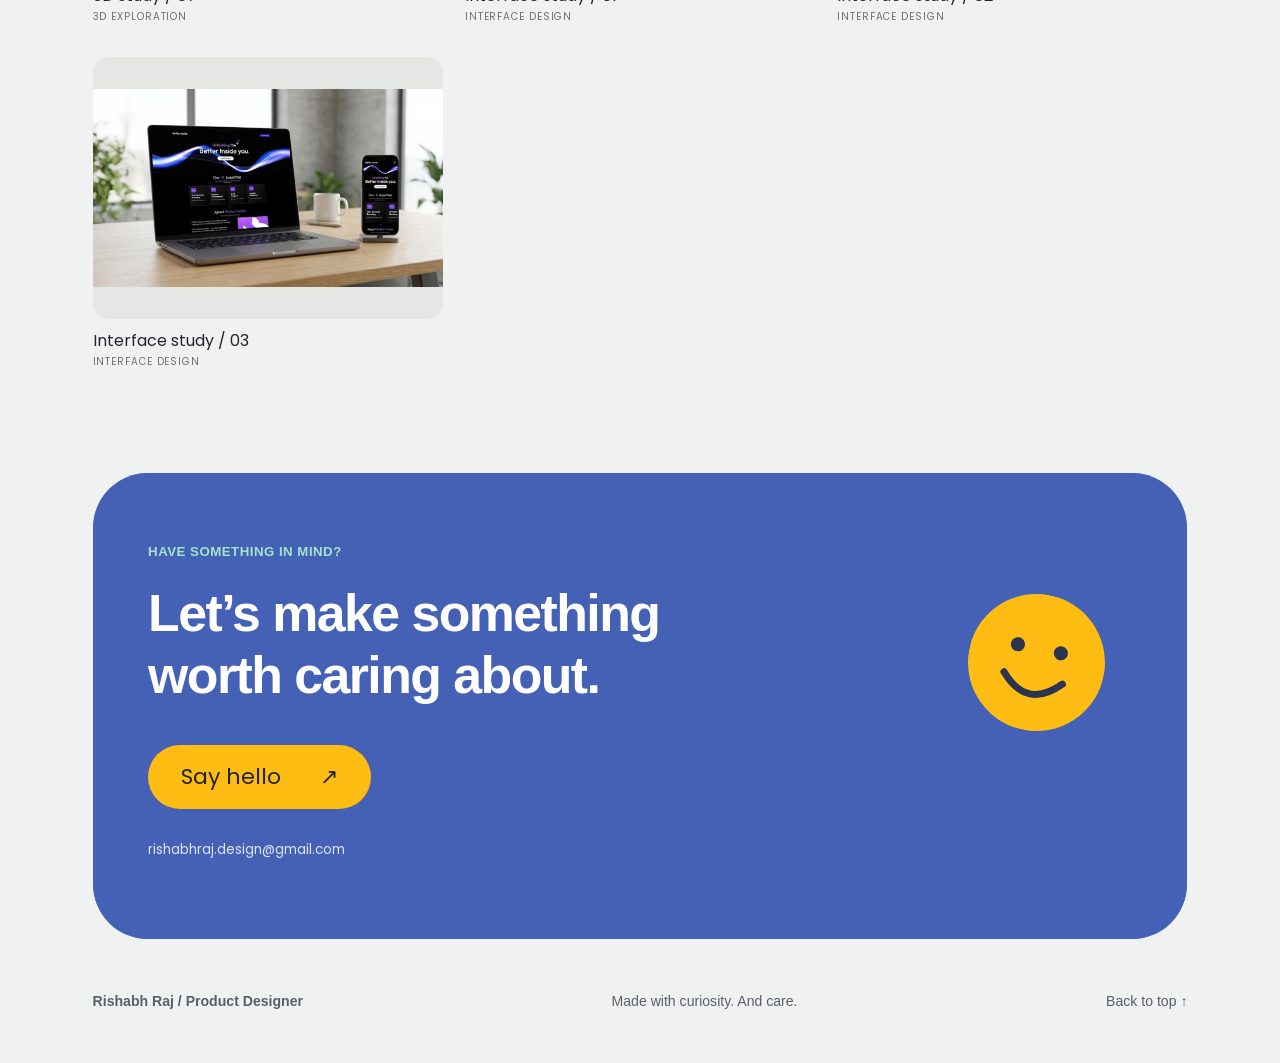
==== commit e3b5b86d: "Add Tools of My Trade section" ====
--- a/index.html
+++ b/index.html
@@ -8,10 +8,10 @@
     <title>Rishabh Raj — Welcome to my Desk</title>
     <meta name="description"
         content="Rishabh Raj's creative desk. Product design, interfaces, graphics, motion and 3D explorations.">
-    <link rel="stylesheet" href="styles.css?v=7">
-    <script src="script.js?v=7" defer></script>
-    <link rel="stylesheet" href="motion.css?v=7">
-    <script src="motion.js?v=7" defer></script>
+    <link rel="stylesheet" href="styles.css?v=8">
+    <script src="script.js?v=8" defer></script>
+    <link rel="stylesheet" href="motion.css?v=8">
+    <script src="motion.js?v=8" defer></script>
 </head>
 
 <body>
@@ -52,6 +52,117 @@
                     <li><strong>03 Refine</strong><span>Make every small detail feel intentional.</span></li>
                 </ol>
             </div>
+        </section>
+        <section class="tools wrap" id="tools" aria-label="Tools of My Trade">
+            <span class="eyebrow">TOOLKIT &amp; CRAFT</span>
+            <h2>Tools of My Trade</h2>
+            <p class="muted">A collection of tools I use to turn ideas into thoughtful digital experiences.</p>
+            <ul class="tools-grid" role="list">
+                <li class="tool-item tool-featured" tabindex="0" aria-label="Figma, Primary Product Design Tool">
+                    <span class="tool-badge">Primary</span>
+                    <div class="tool-icon-wrap">
+                        <svg class="tool-svg" viewBox="0 0 38 57" width="28" height="42" fill="none" xmlns="http://www.w3.org/2000/svg" aria-hidden="true">
+                            <path d="M19 0H9.5C4.25329 0 0 4.25329 0 9.5C0 14.7467 4.25329 19 9.5 19H19V0Z" fill="#F24E1E"/>
+                            <path d="M19 0H28.5C33.7467 0 38 4.25329 38 9.5C38 14.7467 38 19 28.5 19H19V0Z" fill="#FF7262"/>
+                            <path d="M0 28.5C0 23.2533 4.25329 19 9.5 19H19V38H9.5C4.25329 38 0 33.7467 0 28.5Z" fill="#A259FF"/>
+                            <circle cx="28.5" cy="28.5" r="9.5" fill="#1ABCFE"/>
+                            <path d="M0 47.5C0 42.2533 4.25329 38 9.5 38H19V47.5C19 52.7467 14.7467 57 9.5 57C4.25329 57 0 52.7467 0 47.5Z" fill="#0ACF83"/>
+                        </svg>
+                    </div>
+                    <span class="tool-name">Figma</span>
+                </li>
+                <li class="tool-item" tabindex="0" aria-label="FigJam">
+                    <div class="tool-icon-wrap">
+                        <svg class="tool-svg" viewBox="0 0 44 44" width="40" height="40" fill="none" xmlns="http://www.w3.org/2000/svg" aria-hidden="true">
+                            <rect width="44" height="44" rx="10" fill="#9747FF"/>
+                            <g transform="translate(9, 8)">
+                                <path d="M17.8 2.2a2.8 2.8 0 0 0-3.9 0L7.6 8.5l4.8 4.8 6.3-6.3a2.8 2.8 0 0 0 0-3.9l-.9-.9z" fill="#FFFFFF"/>
+                                <path d="M6.7 9.4L2.2 13.9a1.5 1.5 0 0 0 0 2.1l2.7 2.7a1.5 1.5 0 0 0 2.1 0l4.5-4.5L6.7 9.4z" fill="#FFC700"/>
+                                <path d="M1.3 17.5L0 23l5.5-1.3-4.2-4.2z" fill="#FFFFFF"/>
+                                <rect x="11.2" y="5.8" width="1.8" height="6.8" rx="0.9" transform="rotate(45 11.2 5.8)" fill="#8033E6"/>
+                                <path d="M0 24.5c3.5 0 5-2 8.5-2s5 2 8.5 2" stroke="#FFFFFF" stroke-width="1.8" stroke-linecap="round"/>
+                            </g>
+                        </svg>
+                    </div>
+                    <span class="tool-name">FigJam</span>
+                </li>
+                <li class="tool-item" tabindex="0" aria-label="Adobe Photoshop">
+                    <div class="tool-icon-wrap">
+                        <svg class="tool-svg" viewBox="0 0 44 44" width="40" height="40" fill="none" xmlns="http://www.w3.org/2000/svg" aria-hidden="true">
+                            <rect width="44" height="44" rx="9" fill="#001E36"/>
+                            <path d="M12.5 13H19.2C22.6 13 24.8 14.8 24.8 18C24.8 21.2 22.6 23 19.2 23H15.8V31H12.5V13ZM15.8 20.3H18.8C20.6 20.3 21.7 19.4 21.7 18C21.7 16.6 20.6 15.7 18.8 15.7H15.8V20.3Z" fill="#31A8FF"/>
+                            <path d="M29.5 20.8C27.6 20.8 26.2 21.7 26.2 23.3C26.2 26.3 31.6 25.5 31.6 28.5C31.6 29.5 30.6 30.1 29.2 30.1C27.4 30.1 26.1 29.2 25.8 27.8H23.1C23.4 30.6 25.9 32.3 29.2 32.3C32.4 32.3 34.6 30.7 34.6 28.3C34.6 25 29.3 25.8 29.3 23.2C29.3 22.4 30.1 21.8 31.2 21.8C32.7 21.8 33.8 22.6 34 23.8H36.7C36.4 21.5 34.3 20.8 29.5 20.8Z" fill="#31A8FF"/>
+                        </svg>
+                    </div>
+                    <span class="tool-name">Adobe Photoshop</span>
+                </li>
+                <li class="tool-item" tabindex="0" aria-label="Adobe Illustrator">
+                    <div class="tool-icon-wrap">
+                        <svg class="tool-svg" viewBox="0 0 44 44" width="40" height="40" fill="none" xmlns="http://www.w3.org/2000/svg" aria-hidden="true">
+                            <rect width="44" height="44" rx="9" fill="#330000"/>
+                            <path d="M19.4 13L13 31H16.2L17.7 26.6H23.5L25 31H28.2L21.8 13H19.4ZM18.6 24L20.6 18L22.6 24H18.6Z" fill="#FF9A00"/>
+                            <rect x="29.8" y="13.2" width="3.2" height="3.4" rx="0.5" fill="#FF9A00"/>
+                            <rect x="29.8" y="18.6" width="3.2" height="12.4" rx="0.5" fill="#FF9A00"/>
+                        </svg>
+                    </div>
+                    <span class="tool-name">Adobe Illustrator</span>
+                </li>
+                <li class="tool-item" tabindex="0" aria-label="Adobe After Effects">
+                    <div class="tool-icon-wrap">
+                        <svg class="tool-svg" viewBox="0 0 44 44" width="40" height="40" fill="none" xmlns="http://www.w3.org/2000/svg" aria-hidden="true">
+                            <rect width="44" height="44" rx="9" fill="#1F0036"/>
+                            <path d="M18.8 13L12.5 31H15.7L17.2 26.6H23L24.5 31H27.7L21.4 13H18.8ZM18.1 24L20.1 18L22.1 24H18.1Z" fill="#9999FF"/>
+                            <path d="M30.6 20.6C27.5 20.6 25.5 22.7 25.5 26.1C25.5 29.5 27.6 31.6 30.9 31.6C33.6 31.6 35.3 30.2 35.8 28.3H32.8C32.5 29 31.8 29.4 30.8 29.4C29.4 29.4 28.4 28.4 28.3 27H36C36.1 26.7 36.1 26.3 36.1 25.9C36.1 22.7 34 20.6 30.6 20.6ZM28.4 25.1C28.6 23.8 29.4 22.8 30.7 22.8C32 22.8 32.9 23.8 33 25.1H28.4Z" fill="#9999FF"/>
+                        </svg>
+                    </div>
+                    <span class="tool-name">Adobe After Effects</span>
+                </li>
+                <li class="tool-item" tabindex="0" aria-label="Blender">
+                    <div class="tool-icon-wrap">
+                        <svg class="tool-svg" viewBox="0 0 44 44" width="40" height="40" fill="none" xmlns="http://www.w3.org/2000/svg" aria-hidden="true">
+                            <g transform="translate(2, 2) scale(1.6667)">
+                                <path fill="#225B99" d="M12.51 13.214c.046-.8.438-1.506 1.03-2.006a3.42 3.42 0 0 1 2.212-.79c.85 0 1.631.3 2.211.79c.592.5.983 1.206 1.028 2.005c.045.823-.285 1.586-.865 2.153a3.4 3.4 0 0 1-2.374.938a3.4 3.4 0 0 1-2.376-.938c-.58-.567-.91-1.33-.865-2.152"/>
+                                <path fill="#E87D0D" d="M7.35 14.831c.006.314.106.922.256 1.398a7.4 7.4 0 0 0 1.593 2.757a8.2 8.2 0 0 0 2.787 2.001a8.95 8.95 0 0 0 3.66.76a9 9 0 0 0 3.657-.772a8.3 8.3 0 0 0 2.785-2.01a7.4 7.4 0 0 0 1.592-2.762a7 7 0 0 0 .25-3.074a7.1 7.1 0 0 0-1.016-2.779a7.8 7.8 0 0 0-1.852-2.043h.002L13.566 2.55l-.02-.015c-.492-.378-1.319-.376-1.86.002c-.547.382-.609 1.015-.123 1.415l-.001.001l3.126 2.543l-9.53.01h-.013c-.788.001-1.545.518-1.695 1.172c-.154.665.38 1.217 1.2 1.22V8.9l4.83-.01l-8.62 6.617l-.034.025c-.813.622-1.075 1.658-.563 2.313c.52.667 1.625.668 2.447.004L7.414 14s-.069.52-.063.831zm12.09 1.741c-.97.988-2.326 1.548-3.795 1.55c-1.47.004-2.827-.552-3.797-1.538a4.5 4.5 0 0 1-1.036-1.622a4.28 4.28 0 0 1 .282-3.519a4.7 4.7 0 0 1 1.153-1.371c.942-.768 2.141-1.183 3.396-1.185c1.256-.002 2.455.41 3.398 1.175c.48.391.87.854 1.152 1.367a4.3 4.3 0 0 1 .522 1.706a4.2 4.2 0 0 1-.239 1.811a4.5 4.5 0 0 1-1.035 1.626"/>
+                            </g>
+                        </svg>
+                    </div>
+                    <span class="tool-name">Blender</span>
+                </li>
+                <li class="tool-item" tabindex="0" aria-label="Unity">
+                    <div class="tool-icon-wrap">
+                        <svg class="tool-svg" viewBox="0 0 24 24" width="38" height="38" fill="none" xmlns="http://www.w3.org/2000/svg" aria-hidden="true">
+                            <path fill="#22252c" d="m12.929 4.294l3.8 2.193c.136.077.141.29 0 .367l-4.515 2.608a.42.42 0 0 1-.425 0L7.274 6.854c-.139-.074-.141-.293 0-.367l3.797-2.193V0L1.376 5.598v11.195l3.718-2.146v-4.385c-.003-.157.18-.269.317-.184l4.515 2.607a.43.43 0 0 1 .214.368v5.213c.002.156-.181.268-.318.184l-3.8-2.193l-3.717 2.145L12 24l9.695-5.598l-3.717-2.145l-3.8 2.192c-.134.082-.323-.024-.318-.183v-5.213c0-.156.087-.296.214-.368l4.515-2.607c.134-.082.322.022.318.184v4.385l3.717 2.146V5.598L12.93 0Z"/>
+                        </svg>
+                    </div>
+                    <span class="tool-name">Unity</span>
+                </li>
+                <li class="tool-item" tabindex="0" aria-label="Visual Studio Code">
+                    <div class="tool-icon-wrap">
+                        <svg class="tool-svg" viewBox="0 0 24 24" width="38" height="38" fill="none" xmlns="http://www.w3.org/2000/svg" aria-hidden="true">
+                            <path fill="#007ACC" d="M17.583 0.063c-.347-.07-.714.07-.932.35l-8.123 8.816L3.875 5.5l-.407-.35a1 1 0 0 0-1.024-.154l-.012.005L.615 5.741l-.077.036-.047.028-.038.022-.048.034-.03.024-.044.036-.036.033-.032.035-.033.038-.035.044-.024.034-.032.05-.02.035-.024.05-.02.045-.016.044-.016.047-.015.055-.01.04-.008.054-.006.05L0 6.668v10.666a1 1 0 0 0 .615.917l1.817.764a1 1 0 0 0 1.035-.164l.408-.35l4.653-3.815 7.973 8.815.072.065.057.05.058.042.063.044.065.038.065.036.068.031.07.03.073.025.066.02.08.02.068.014.075.01.075.008.073.003h.077l.078-.005.067-.007.087-.015.06-.012.08-.022.068-.02.07-.028.09-.037 4.944-2.377a1.5 1.5 0 0 0 .966-1.39V3.907a1.5 1.5 0 0 0-.84-1.17L18.206.21a1.5 1.5 0 0 0-.623-.146zM18 6.92v10.163l-6.198-5.08zM3 8.574l3.099 3.427L3 15.427z"/>
+                        </svg>
+                    </div>
+                    <span class="tool-name">Visual Studio Code</span>
+                </li>
+                <li class="tool-item" tabindex="0" aria-label="ChatGPT">
+                    <div class="tool-icon-wrap">
+                        <svg class="tool-svg" viewBox="0 0 24 24" width="38" height="38" fill="none" xmlns="http://www.w3.org/2000/svg" aria-hidden="true">
+                            <path fill="#10A37F" d="M22.2819 9.8211a5.9847 5.9847 0 0 0-.5157-4.9108 6.0462 6.0462 0 0 0-6.5098-2.9A6.0651 6.0651 0 0 0 4.9807 4.1818a5.9847 5.9847 0 0 0-3.9977 2.9 6.0462 6.0462 0 0 0 .7427 7.0966 5.98 5.98 0 0 0 .511 4.9107 6.051 6.051 0 0 0 6.5146 2.9001A5.9847 5.9847 0 0 0 13.2599 24a6.0557 6.0557 0 0 0 5.7718-4.2058 5.9894 5.9894 0 0 0 3.9977-2.9001 6.0557 6.0557 0 0 0-.7475-7.0729zm-9.022 12.6081a4.4755 4.4755 0 0 1-2.8764-1.0408l.1419-.0804 4.7783-2.7582a.7948.7948 0 0 0 .3927-.6813v-6.7369l2.02 1.1686a.071.071 0 0 1 .038.052v5.5826a4.504 4.504 0 0 1-4.4945 4.4944zm-9.6607-4.1254a4.4708 4.4708 0 0 1-.5346-3.0137l.142.0852 4.783 2.7582a.7712.7712 0 0 0 .7806 0l5.8428-3.3685v2.3324a.0804.0804 0 0 1-.0332.0615L9.74 19.9502a4.4992 4.4992 0 0 1-6.1408-1.6464zM2.3408 7.8956a4.485 4.485 0 0 1 2.3655-1.9728V11.6a.7664.7664 0 0 0 .3879.6765l5.8144 3.3543-2.0201 1.1685a.0757.0757 0 0 1-.071 0l-4.8303-2.7865A4.504 4.504 0 0 1 2.3408 7.872zm16.5963 3.8558L13.1038 8.364 15.1192 7.2a.0757.0757 0 0 1 .071 0l4.8303 2.7913a4.4944 4.4944 0 0 1-.6765 8.1042v-5.6772a.79.79 0 0 0-.407-.667zm2.0107-3.0231l-.142-.0852-4.7735-2.7818a.7759.7759 0 0 0-.7854 0L9.409 9.2297V6.8974a.0662.0662 0 0 1 .0284-.0615l4.8303-2.7866a4.4992 4.4992 0 0 1 6.6802 4.66zM8.3065 12.863l-2.02-1.1638a.0804.0804 0 0 1-.038-.0567V6.0742a4.4992 4.4992 0 0 1 7.3757-3.4537l-.142.0805L8.704 5.459a.7948.7948 0 0 0-.3927.6813zm1.0976-2.3654l2.602-1.4998 2.6069 1.4998v2.9994l-2.5974 1.4997-2.6067-1.4997Z"/>
+                        </svg>
+                    </div>
+                    <span class="tool-name">ChatGPT</span>
+                </li>
+                <li class="tool-item" tabindex="0" aria-label="Microsoft Office">
+                    <div class="tool-icon-wrap">
+                        <svg class="tool-svg" viewBox="0 0 192 192" width="38" height="38" fill="none" xmlns="http://www.w3.org/2000/svg" aria-hidden="true">
+                            <path fill="#F86829" d="M102.379 22.587c6.613 1.89 11.179 7.95 11.188 14.851v10.84L74.248 62.541a10.69 10.69 0 0 0-6.996 10.03v36.288a10.675 10.675 0 0 1-5.51 9.371l-12.188 6.606c-5.22 2.841-11.569-.963-11.554-6.924v-55.15a14.935 14.935 0 0 1 7.508-12.968l45-25.763A15.58 15.58 0 0 1 98.16 22a15.011 15.011 0 0 1 4.218.586Z"/>
+                            <path fill="#D83B01" d="M102.379 22.587c6.616 1.888 11.18 7.946 11.188 14.85v117.269c.019 6.82-4.485 12.82-11.022 14.682l41.667-11.908c6.382-1.846 10.779-7.704 10.788-14.369V48.86c.003-6.683-4.415-12.556-10.819-14.384l-41.802-11.889Z"/>
+                            <path fill="#B72703" d="M113.567 137.581H67.084c-7.964.086-10.752 10.647-3.875 14.68l27.688 15.757A15.08 15.08 0 0 0 98.381 170a14.534 14.534 0 0 0 4.168-.612c6.535-1.863 11.037-7.862 11.018-14.68v-17.127Z"/>
+                        </svg>
+                    </div>
+                    <span class="tool-name">Microsoft Office</span>
+                </li>
+            </ul>
         </section>
         <section class="work wrap" id="work"><span class="eyebrow">02 / SELECTED WORK</span>
             <h2>A few things from my desk.</h2>
--- a/styles.css
+++ b/styles.css
@@ -1,6 +1,28 @@
 @font-face{font-family:Poppins;src:url('assets/fonts/poppins-regular.ttf') format('truetype');font-weight:400;font-display:swap}@font-face{font-family:Poppins;src:url('assets/fonts/poppins-bold.ttf') format('truetype');font-weight:700;font-display:swap}
 :root{--paper:#f0f2f1;--blue:#395ab3;--yellow:#ffb60d;--mint:#82dac3;--ink:#22252c}*{box-sizing:border-box}html{-webkit-text-size-adjust:100%;text-size-adjust:100%;scroll-behavior:smooth;scroll-padding-top:30px;overflow-x:hidden}body{margin:0;background:var(--paper);color:var(--ink);font-family:Poppins,Arial,sans-serif;overflow-x:hidden;width:100%;min-width:320px}button,a{-webkit-tap-highlight-color:transparent}button{font:inherit;cursor:pointer}a{color:inherit;text-decoration:none}button{color:inherit}a:focus-visible,button:focus-visible{outline:3px solid #e87922;outline-offset:5px}p{line-height:1.6}h1,h2,h3,p{margin-top:0}h2{font-size:clamp(28px,3.82vw,66px);line-height:1.12;letter-spacing:-.045em}h3{font-size:clamp(20px,1.8vw,31px);line-height:1.25}.wrap{width:85.54%;max-width:1478px;margin-inline:auto}.eyebrow{font:700 clamp(10px,1.04vw,18px)/1.5 Arial,sans-serif;letter-spacing:.035em;color:var(--blue)}.muted{color:#666d75;font-size:clamp(15px,1.39vw,24px)}.skip{position:absolute;left:20px;top:-100px;z-index:20;background:white;padding:12px}.skip:focus{top:10px}.intro{position:relative;container-type:inline-size;max-width:1728px;margin:auto;height:min(96.4vw,1665px);overflow:hidden}.hero-blue{position:absolute;left:7.22%;right:7.22%;top:5.56%;height:55.96%;background:var(--blue);border-radius:4.63cqw;overflow:hidden}.hero-grid{position:absolute;inset:0;background-image:linear-gradient(#ffffff15 1px,transparent 1px),linear-gradient(90deg,#ffffff15 1px,transparent 1px);background-size:6.43cqw 6.43cqw;mask-image:radial-gradient(ellipse,black,transparent 75%)}nav{position:absolute;z-index:5;left:18.05%;top:9.91%;width:63.9%;min-height:6.25cqw;background:var(--yellow);padding:1.39cqw;border-radius:999px;display:flex;align-items:center;justify-content:space-between;gap:1cqw}.brand{font-size:2.05cqw;font-weight:700;color:var(--blue);letter-spacing:-.08em}#nav-links{display:flex;align-items:center;gap:3.18cqw;font-size:1.389cqw;white-space:nowrap}.pill{display:inline-block;background:var(--paper);padding:.58cqw 1.85cqw;border-radius:99px}.resume-link{padding:0;border:0;background:none}.menu-toggle{display:none}@keyframes menu-drop{from{opacity:0;transform:translateY(-8px) scale(.98)}to{opacity:1;transform:translateY(0) scale(1)}}h1{position:absolute;z-index:2;top:20.5%;left:23%;width:54%;font-size:8.64cqw;line-height:.93;letter-spacing:-.04em;color:white;text-align:center;font-weight:700}.letter-o{position:relative}.letter-o img{position:absolute;width:4.09cqw;height:auto;top:.73em;left:.035em;transform:translateY(-50%)}.sticky{position:absolute;z-index:2;top:32.2%;left:12.6%;width:15.68cqw;height:14.52cqw;padding:2.6cqw 1.5cqw;background:#ffe6ad;transform:rotate(-11.8deg);font-size:2.315cqw;line-height:1.05;letter-spacing:-.04em;color:#111}.sticky:before{content:'';position:absolute;background:var(--mint);width:8.2cqw;height:2.23cqw;left:3.9cqw;top:-1.05cqw;transform:rotate(-7.53deg)}.role{position:absolute;left:36.1%;top:43.8%;padding:.925cqw 1.389cqw;border-radius:99px;background:var(--mint);font-size:1.85cqw;line-height:1;transform:rotate(-7.94deg)}.pin{position:absolute;left:73.8%;top:36%;width:6.36cqw;height:auto;transform:rotate(15deg)}.camera{position:absolute;z-index:3;left:62.9%;top:46.3%;width:48.85cqw;height:auto;transform:rotate(-26.8deg) scaleX(-1);pointer-events:none}.pencil{position:absolute;z-index:4;left:3%;top:47.9%;width:34.77cqw;height:3.5cqw;transform:rotate(35.61deg);transform-origin:0 50%}.pencil img{position:absolute;width:100%;height:auto;left:0;top:0}.pencil img:nth-child(2){width:97.52%;left:1.24%;top:11.3%}.pencil img:nth-child(3){width:97.63%;left:1.18%;top:30.87%;mix-blend-mode:overlay}.who{position:absolute;top:67%;left:7%;color:#d7dad8;font-size:17.59cqw;line-height:.81;letter-spacing:-.04em;margin:0}.about{display:grid;grid-template-columns:49.1% 37.2%;justify-content:space-between;align-items:start;gap:5%;padding-bottom:13.3vw}.notebook{position:relative;aspect-ratio:725.767/845.262;background:url('assets/figma/imgGroup8.svg') center/100% 100% no-repeat;padding:9% 13.8% 30%;font-size:clamp(16px,1.62vw,28px)}.notebook h2{font-size:clamp(22px,2.31vw,40px);font-weight:400;text-align:center;margin-bottom:9%;letter-spacing:-.04em}.notebook p{font-family:Arial,sans-serif;line-height:1.5;margin-bottom:6%}.notebook strong{font-size:clamp(13px,1.39vw,24px);color:var(--blue)}.coffee{position:absolute;width:42.45%;height:auto;left:-3.86%;bottom:1.6%}.portrait{position:absolute;width:27.89%;height:29.9%;object-fit:cover;right:1.5%;bottom:7%;border:5px solid #131313;transform:rotate(11.66deg)}.approach{padding-top:4.5%;font-family:Arial,sans-serif}.approach h2{font-size:clamp(28px,2.43vw,42px);letter-spacing:-.03em;margin:1.65vw 0 1.75vw}.approach p{font-size:clamp(15px,1.27vw,22px);line-height:1.55}.approach ol{padding:0;list-style:none;margin-top:2vw}.approach li{background:url('assets/figma/imgVector1.svg') center/100% 100% no-repeat;padding:1.05vw 1.6vw;margin-bottom:1.15vw;min-height:6.36vw}.approach li:nth-child(2){background-image:url('assets/figma/imgVector2.svg')}.approach li:nth-child(3){background-image:url('assets/figma/imgVector3.svg')}.approach li strong,.approach li span{display:block}.approach li strong{font-size:clamp(16px,1.39vw,24px);margin-bottom:.5vw}.approach li span{font-size:clamp(12px,1.04vw,18px)}.work h2,.archive h2{margin:1.15vw 0 .75vw}.work>.muted{margin-bottom:3.6vw}.projects{display:grid;grid-template-columns:1fr 1fr;gap:3.4%}.project-preview{display:flex;flex-direction:column;position:relative;padding:2.2vw;border-radius:26px;overflow:hidden;aspect-ratio:714/660;transition:transform .25s}.project-preview:hover{transform:translateY(-6px)}.sage{background:#dce7dd;color:#2e483a}.lilac{background:#e7e1f1;color:#49375a}.project-preview .eyebrow{color:inherit}.project-preview h3{font-size:clamp(25px,2.55vw,44px);margin:1.6vw 0;letter-spacing:-.035em}.project-preview video{width:100%;height:53%;object-fit:cover;object-position:top;border-radius:10px;background:#fff}.project-open{font-size:clamp(12px,1vw,17px);margin-top:auto;padding-top:12px;font-weight:700}.projects article>h3{margin:1.6vw 0 .6vw}.projects article>h3 a{display:flex;justify-content:space-between}.projects article>p,.project-note{font:clamp(13px,1.04vw,18px)/1.5 Arial,sans-serif;color:#666d75}.project-note{margin-top:25px}.play{margin-top:6vw;display:flex;align-items:center;justify-content:space-between;background:#ffe6ad;border-radius:28px;padding:3vw 2.6vw;gap:2vw}.play h2{font-size:clamp(28px,2.31vw,40px);margin:.6vw 0 1vw}.play p{font-size:clamp(14px,1.27vw,22px);color:#665b42;margin:0}.play .eyebrow{color:#886427}.play img{width:10vw;max-width:174px;height:auto;transform:rotate(12deg);transition:transform .3s}.play a:hover img{transform:rotate(-8deg)}.archive{padding-top:7.5vw}.archive-heading{display:flex;align-items:end;justify-content:space-between;gap:25px}.archive-heading>span{white-space:nowrap;font:13px Arial,sans-serif;color:#666d75;margin-bottom:24px}.filters{display:flex;flex-wrap:wrap;gap:10px;margin:28px 0}.filters button{border:1px solid #d0d5d2;background:transparent;padding:12px 19px;border-radius:30px;font-size:14px}.filters button span{opacity:.65;margin-left:5px}.filters .active{background:var(--blue);color:white;border-color:var(--blue)}.gallery{display:grid;grid-template-columns:repeat(3,minmax(0,1fr));gap:32px 22px}.gallery-item{min-width:0}.gallery-item[hidden]{display:none}.gallery-item button{border:0;display:block;width:100%;padding:0;background:#e4e7e4;border-radius:16px;overflow:hidden;position:relative}.gallery-item img,.gallery-item video{display:block;width:100%;aspect-ratio:4/3;object-fit:contain;transition:transform .35s}.gallery-item button:hover img{transform:scale(1.035)}.gallery-item h3{font-size:16px;margin:12px 0 3px;font-weight:400}.gallery-item p{font-size:10px;letter-spacing:.09em;color:#6c726f;margin:0}.video-play{position:absolute;inset:0;display:grid;place-items:center;font-size:34px;color:white;background:#0002;text-shadow:0 1px 10px #000}.contact{margin-top:8vw;position:relative;overflow:hidden;background:var(--blue) url('assets/figma/imgVector19.svg') center/100% 100% no-repeat;border-radius:55px;padding:5vw 4.34vw;min-height:36.46vw;display:flex;align-items:center}.contact-grid{position:absolute;inset:0;background-image:url('assets/figma/imgVector20.svg'),url('assets/figma/imgVector21.svg');background-repeat:repeat-x,repeat-y;background-size:5.78vw 100%,100% 5.78vw;opacity:.7;pointer-events:none}.contact-copy{position:relative}.contact .eyebrow{color:#a3e3ce}.contact h2{font:700 clamp(32px,4.05vw,70px)/1.2 Arial,sans-serif;letter-spacing:-.03em;color:white;margin:1.5vw 0 3vw}.hello{border:0;border-radius:99px;background:var(--yellow) url('assets/figma/imgVector22.svg') center/100% 100% no-repeat;font-size:clamp(19px,1.73vw,30px);padding:1.2vw 2.6vw;display:flex;gap:3vw;align-items:center;width:fit-content}.contact p{color:#dce4ff;font-size:clamp(12px,1.04vw,18px);margin-top:2.4vw}.contact-smile{position:absolute;right:7.5%;top:26%;width:10.7vw;max-width:185px;height:auto;transform:rotate(12deg)}footer{display:flex;justify-content:space-between;align-items:center;gap:25px;padding:4vw 0;color:#56606a;font:clamp(12px,1.1vw,19px)/1.5 Arial,sans-serif}dialog{border:0;border-radius:22px;background:var(--paper);padding:50px 24px 24px;max-width:min(1050px,94vw);max-height:94vh;box-shadow:0 25px 90px #0006}dialog::backdrop{background:#132039c9;backdrop-filter:blur(8px)}.close-dialog{position:absolute;right:18px;top:12px;border:0;background:transparent;padding:7px;font-size:15px}#viewer-content img,#viewer-content video{display:block;max-width:100%;max-height:76vh;margin:auto}#viewer-caption{text-align:center;margin:16px 0 0;font-size:14px}#info-dialog{width:500px;padding:60px 32px 35px}#info-dialog h2{font-size:30px}#info-dialog .pill{background:var(--yellow);padding:12px 20px}
-@media(min-width:1728px){.about{padding-bottom:230px}.contact{min-height:630px}.intro{height:1665px}}
+/* Tools of My Trade Section */
+.tools{padding-bottom:8vw}
+.tools h2{margin:1.15vw 0 .75vw}
+.tools>.muted{margin-bottom:2.8vw;max-width:680px}
+.tools-grid{list-style:none;padding:0;margin:0;display:grid;grid-template-columns:repeat(5,minmax(0,1fr));gap:20px}
+.tool-item{position:relative;display:flex;flex-direction:column;align-items:center;justify-content:center;text-align:center;padding:26px 14px 22px;min-height:150px;background:rgba(255,255,255,0.6);border:1px solid rgba(34,37,44,0.08);border-radius:20px;box-sizing:border-box;color:var(--ink);cursor:default;transition:translate 260ms cubic-bezier(0.16,1,0.3,1),background-color 260ms ease,border-color 260ms ease,box-shadow 260ms ease;overflow:hidden;user-select:none;-webkit-user-select:none}
+.tool-item::before{content:'';position:absolute;inset:0;border-radius:inherit;background:radial-gradient(circle at 50% 35%,rgba(57,90,179,0.08) 0%,rgba(57,90,179,0.02) 60%,transparent 80%);opacity:0;transition:opacity 260ms ease;pointer-events:none}
+.tool-item:hover,.tool-item:focus-visible{translate:0 -4px;background:#ffffff;border-color:rgba(57,90,179,0.35);box-shadow:0 12px 24px -10px rgba(57,90,179,0.12),0 3px 6px -2px rgba(34,37,44,0.04)}
+.tool-item:hover::before,.tool-item:focus-visible::before{opacity:1}
+.tool-item:focus-visible{outline:3px solid #e87922;outline-offset:4px}
+.tool-icon-wrap{width:52px;height:52px;display:flex;align-items:center;justify-content:center;margin-bottom:14px;transition:transform 260ms cubic-bezier(0.16,1,0.3,1);will-change:transform}
+.tool-item:hover .tool-icon-wrap,.tool-item:focus-visible .tool-icon-wrap{transform:scale(1.08)}
+.tool-svg{display:block;max-width:42px;max-height:42px;width:auto;height:auto;object-fit:contain}
+.tool-name{font-size:clamp(13px,1.05vw,15px);font-weight:600;line-height:1.25;color:var(--ink);letter-spacing:-0.01em;text-wrap:balance;max-width:130px}
+.tool-item.tool-featured{background:#ffffff;border-color:rgba(57,90,179,0.22);box-shadow:0 4px 16px -4px rgba(57,90,179,0.08)}
+.tool-item.tool-featured::before{background:radial-gradient(circle at 50% 35%,rgba(130,218,195,0.15) 0%,rgba(57,90,179,0.05) 60%,transparent 80%);opacity:0.65}
+.tool-item.tool-featured:hover::before,.tool-item.tool-featured:focus-visible::before{opacity:1}
+.tool-badge{position:absolute;top:10px;right:10px;background:var(--mint);color:#123e30;font-size:9.5px;font-weight:700;letter-spacing:0.06em;text-transform:uppercase;padding:3px 8px;border-radius:99px;line-height:1;pointer-events:none}
+@media(max-width:1024px) and (min-width:701px){
+  .tools-grid{grid-template-columns:repeat(3,minmax(0,1fr));gap:16px}
+  .tools>.muted{margin-bottom:24px}
+}
+@media(min-width:1728px){.about{padding-bottom:230px}.tools{padding-bottom:140px}.contact{min-height:630px}.intro{height:1665px}}
 @media(max-width:700px){
   .wrap{width:90%}
   .intro{height:720px;max-height:190vw;min-height:580px}
@@ -38,6 +60,15 @@
   .approach li{padding:16px 20px;margin-bottom:12px;min-height:auto;border-radius:14px}
   .approach li strong{font-size:17px;margin-bottom:4px}
   .approach li span{font-size:14px;line-height:1.4}
+  .tools{padding-bottom:50px}
+  .tools h2{font-size:clamp(28px,7.5vw,38px);margin:12px 0 10px}
+  .tools>.muted{font-size:clamp(15px,4vw,18px);margin-bottom:22px}
+  .tools-grid{grid-template-columns:repeat(2,minmax(0,1fr));gap:12px}
+  .tool-item{padding:20px 10px 16px;min-height:124px;border-radius:16px}
+  .tool-icon-wrap{width:44px;height:44px;margin-bottom:10px}
+  .tool-svg{max-width:36px;max-height:36px}
+  .tool-name{font-size:13px;max-width:120px}
+  .tool-badge{top:8px;right:8px;font-size:8.5px;padding:2px 6px}
   .work h2{font-size:clamp(28px,7.5vw,38px);margin:12px 0 10px}
   .work>.muted{font-size:clamp(15px,4vw,18px);margin-bottom:26px}
   .projects{grid-template-columns:1fr;gap:32px}
@@ -83,6 +114,9 @@
   .gallery{grid-template-columns:1fr;gap:20px}
   h1{font-size:32px}
   .sticky{width:100px;height:95px;padding:14px 8px;font-size:12px}
+  .tools-grid{gap:10px}
+  .tool-item{padding:16px 8px 14px;min-height:114px}
+  .tool-name{font-size:12px}
 }
-@media(prefers-reduced-motion:reduce){html{scroll-behavior:auto}*,*:before,*:after{transition:none!important;animation:none!important}}
+@media(prefers-reduced-motion:reduce){html{scroll-behavior:auto}*,*:before,*:after{transition:none!important;animation:none!important}.tool-item:hover,.tool-item:focus-visible{translate:none!important}.tool-item:hover .tool-icon-wrap,.tool-item:focus-visible .tool-icon-wrap{transform:none!important}}
 
